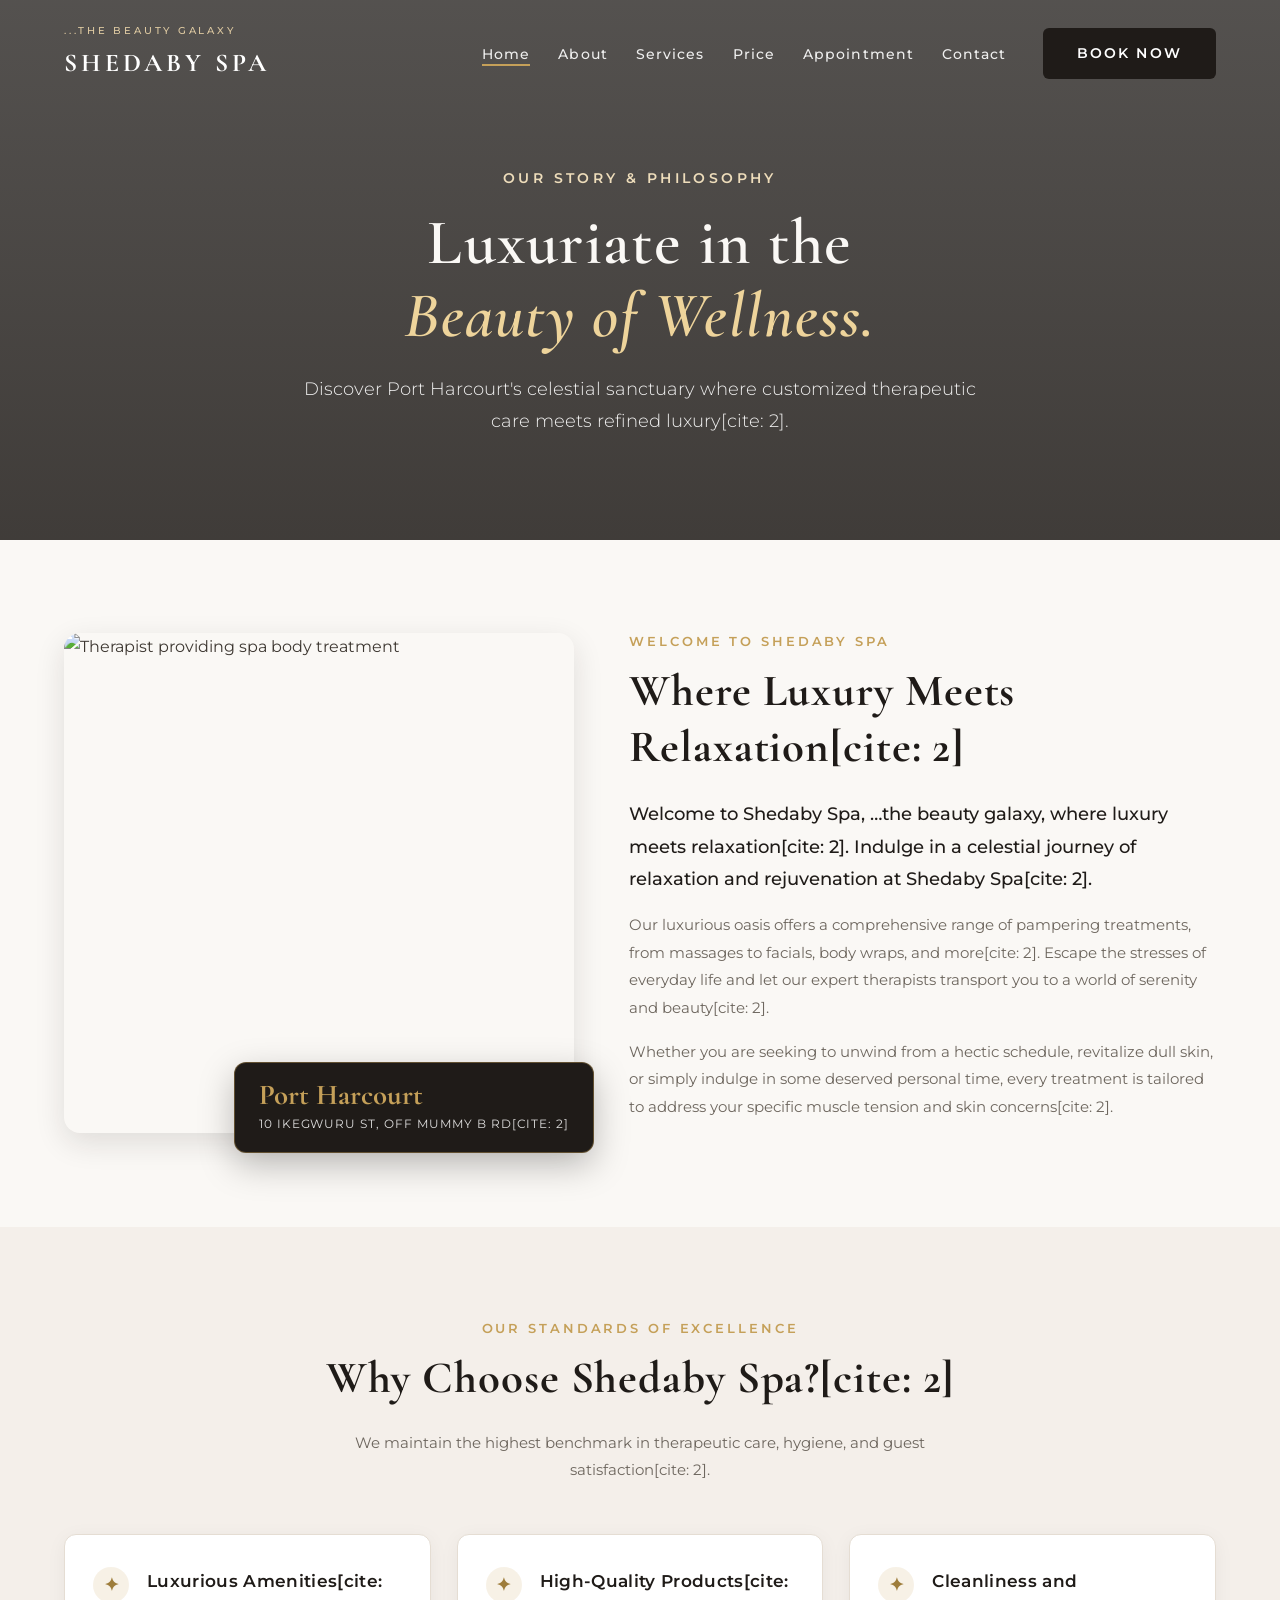
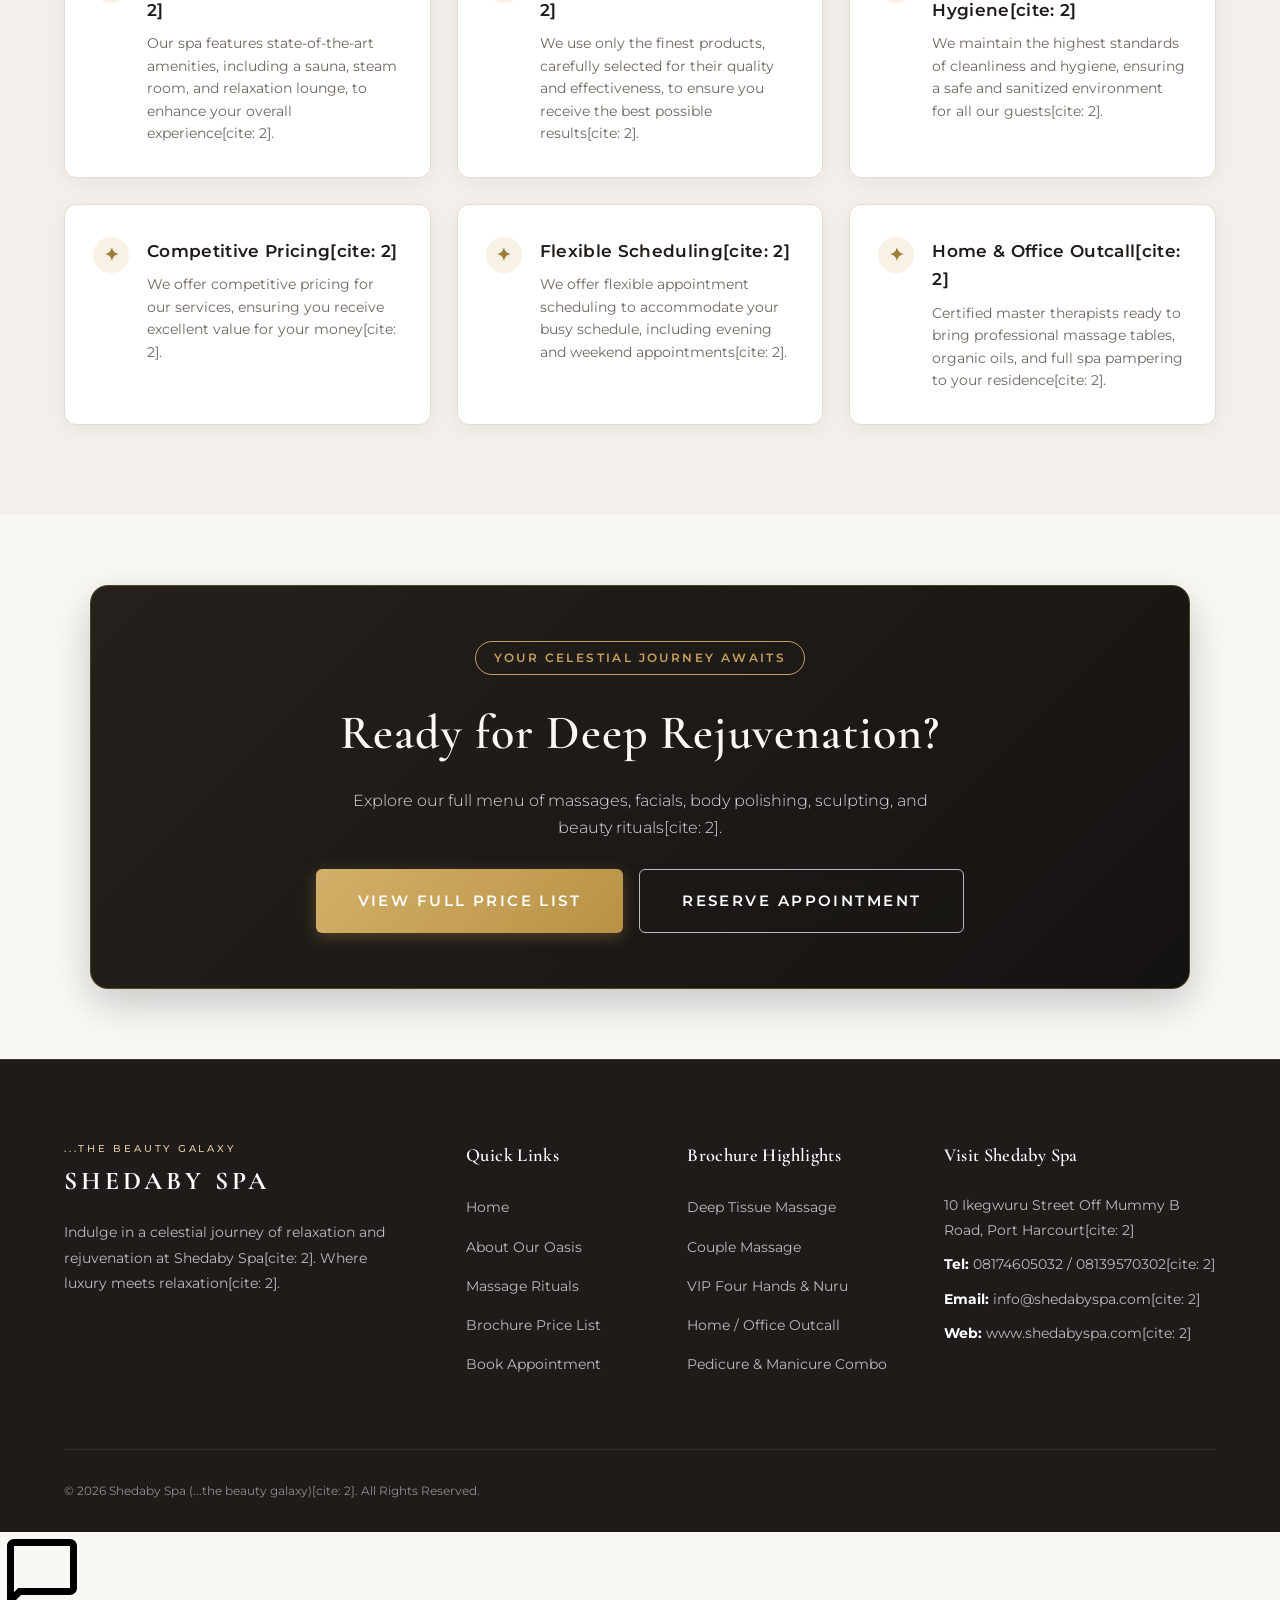
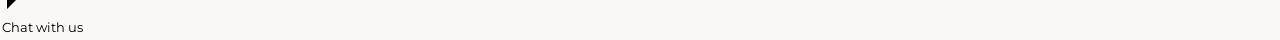
==== about.html @ 82493533 "Add files via upload" ====
<!DOCTYPE html>
<html lang="en">
<head>
  <meta charset="UTF-8">
  <meta name="viewport" content="width=device-width, initial-scale=1.0">
  <title>About Us — Shedaby Spa (...the beauty galaxy)</title>
  <meta name="description" content="Discover the story, mission, and luxury amenities behind Shedaby Spa in Port Harcourt. Where luxury meets relaxation.">
  
  <meta property="og:type" content="website">
  <meta property="og:title" content="About Shedaby Spa — ...the beauty galaxy">
  <meta property="og:description" content="Indulge in a celestial journey of relaxation and rejuvenation at Shedaby Spa, Port Harcourt.">
  <meta property="og:image" content="https://images.unsplash.com/photo-1540555700478-4be289fbecef?auto=format&fit=crop&w=1200&q=80">
  
  <link rel="icon" href="data:image/svg+xml,<svg xmlns='http://www.w3.org/2000/svg' viewBox='0 0 100 100'><text y='.9em' font-size='90'>✨</text></svg>">

  <!-- Google Fonts -->
  <link rel="preconnect" href="https://fonts.googleapis.com">
  <link rel="preconnect" href="https://fonts.gstatic.com" crossorigin>
  <link href="https://fonts.googleapis.com/css2?family=Cormorant+Garamond:ital,wght@0,400;0,600;0,700;1,400&family=Montserrat:wght@300;400;500;600;700&display=swap" rel="stylesheet">
  
  <!-- Header / Navigation Stylesheet -->
  <link rel="stylesheet" href="style.css">

  <!-- ==================== INTERNAL CSS (HERO DOWNWARDS) ==================== -->
  <style>
    /* Reset visibility and animations for about page */
    .about-page-main * {
      opacity: 1 !important;
      visibility: visible !important;
      transform: none !important;
    }

    /* About Hero Banner */
    .about-hero {
      position: relative;
      min-height: 60vh;
      display: flex;
      align-items: center;
      justify-content: center;
      text-align: center;
      background: linear-gradient(rgba(20, 17, 15, 0.72), rgba(31, 27, 24, 0.85)), 
                  url('https://images.unsplash.com/photo-1540555700478-4be289fbecef?auto=format&fit=crop&w=1920&q=85') center/cover no-repeat;
      color: #FFFFFF;
      padding: 140px 20px 80px 20px;
    }

    .about-hero-content {
      max-width: 820px;
      margin: 0 auto;
      z-index: 2;
    }

    .about-tagline {
      display: inline-block;
      font-size: 0.85rem;
      letter-spacing: 0.25em;
      text-transform: uppercase;
      color: #EEDDBB;
      margin-bottom: 16px;
      font-weight: 600;
    }

    .about-hero h1 {
      font-family: 'Cormorant Garamond', Georgia, serif;
      font-size: clamp(2.4rem, 5vw, 4.2rem);
      font-weight: 600;
      line-height: 1.15;
      color: #FAF8F5;
      margin-bottom: 20px;
    }

    .about-hero h1 em {
      font-style: italic;
      color: #EED49B;
    }

    .about-hero-p {
      font-size: 1.1rem;
      color: rgba(255, 255, 255, 0.92);
      max-width: 680px;
      margin: 0 auto;
      font-weight: 300;
      line-height: 1.8;
    }

    /* Detailed Story Section */
    .about-details-section {
      padding: 90px 0;
      background-color: #FAF8F5;
    }

    .about-details-grid {
      display: grid;
      grid-template-columns: 1fr 1.15fr;
      gap: 55px;
      align-items: center;
      width: 90%;
      max-width: 1240px;
      margin: 0 auto;
    }

    .about-image-card {
      position: relative;
    }

    .about-image-card img {
      width: 100%;
      height: 500px;
      object-fit: cover;
      border-radius: 16px;
      box-shadow: 0 10px 30px rgba(31, 27, 24, 0.12);
      display: block;
    }

    .about-badge-float {
      position: absolute;
      bottom: -20px;
      right: -20px;
      background: #1F1B18;
      border: 1px solid rgba(197, 160, 89, 0.4);
      padding: 18px 24px;
      border-radius: 12px;
      box-shadow: 0 12px 35px rgba(0, 0, 0, 0.25);
    }

    .about-badge-float span.city {
      display: block;
      font-family: 'Cormorant Garamond', Georgia, serif;
      font-size: 1.8rem;
      color: #C5A059;
      font-weight: 700;
      line-height: 1;
    }

    .about-badge-float span.address {
      font-size: 0.75rem;
      color: rgba(255, 255, 255, 0.85);
      text-transform: uppercase;
      letter-spacing: 0.08em;
      margin-top: 4px;
      display: block;
    }

    .about-content-block {
      color: #3D3731;
    }

    .about-subtitle {
      font-size: 0.82rem;
      text-transform: uppercase;
      letter-spacing: 0.22em;
      font-weight: 600;
      color: #C5A059;
      margin-bottom: 12px;
      display: block;
    }

    .about-heading {
      font-family: 'Cormorant Garamond', Georgia, serif;
      font-size: clamp(2rem, 3.6vw, 2.8rem);
      color: #1F1B18;
      line-height: 1.25;
      margin-bottom: 22px;
      font-weight: 700;
    }

    .about-lead {
      font-size: 1.12rem;
      color: #1F1B18;
      line-height: 1.8;
      margin-bottom: 16px;
      font-weight: 500;
    }

    .about-p {
      font-size: 0.96rem;
      color: #6E675F;
      line-height: 1.8;
      margin-bottom: 16px;
    }

    /* Pillars / Why Choose Us */
    .about-pillars-section {
      padding: 90px 0;
      background-color: #F4EFEA;
    }

    .about-pillars-container {
      width: 90%;
      max-width: 1240px;
      margin: 0 auto;
    }

    .about-header-center {
      text-align: center;
      margin-bottom: 50px;
    }

    .about-pillars-grid {
      display: grid;
      grid-template-columns: repeat(auto-fit, minmax(320px, 1fr));
      gap: 26px;
    }

    .pillar-card {
      background: #FFFFFF;
      padding: 32px 28px;
      border-radius: 12px;
      border: 1px solid #E5DDD3;
      box-shadow: 0 4px 20px rgba(31, 27, 24, 0.05);
      display: flex;
      gap: 18px;
      align-items: flex-start;
    }

    .pillar-icon {
      width: 36px;
      height: 36px;
      border-radius: 50%;
      background: rgba(197, 160, 89, 0.15);
      color: #9E7D3B;
      font-size: 1.1rem;
      font-weight: 700;
      display: flex;
      align-items: center;
      justify-content: center;
      flex-shrink: 0;
    }

    .pillar-info h4 {
      font-family: 'Montserrat', sans-serif;
      font-size: 1.05rem;
      font-weight: 600;
      color: #1F1B18;
      margin-bottom: 8px;
    }

    .pillar-info p {
      font-size: 0.88rem;
      color: #6E675F;
      line-height: 1.6;
    }

    /* Call To Action Box */
    .about-cta-section {
      padding: 70px 0;
      background-color: #FAF8F5;
    }

    .about-cta-card {
      width: 90%;
      max-width: 1100px;
      margin: 0 auto;
      background: linear-gradient(135deg, #25201C 0%, #151311 100%);
      border: 1px solid rgba(197, 160, 89, 0.3);
      border-radius: 18px;
      padding: 55px 35px;
      text-align: center;
      color: #FFFFFF;
      box-shadow: 0 15px 40px rgba(0, 0, 0, 0.2);
    }

    .about-cta-tag {
      display: inline-block;
      border: 1px solid #C5A059;
      color: #C5A059;
      font-size: 0.75rem;
      letter-spacing: 0.2em;
      padding: 6px 18px;
      border-radius: 30px;
      margin-bottom: 18px;
      font-weight: 600;
    }

    .about-cta-title {
      font-family: 'Cormorant Garamond', Georgia, serif;
      font-size: clamp(2rem, 3.8vw, 3rem);
      color: #FAF8F5;
      margin-bottom: 12px;
      font-weight: 600;
    }

    .about-cta-desc {
      font-size: 1rem;
      color: rgba(255, 255, 255, 0.85);
      max-width: 620px;
      margin: 0 auto 28px auto;
      line-height: 1.7;
      font-weight: 300;
    }

    .about-btn-group {
      display: flex;
      gap: 16px;
      justify-content: center;
      flex-wrap: wrap;
    }

    @media (max-width: 992px) {
      .about-details-grid {
        grid-template-columns: 1fr;
        gap: 50px;
      }
      .about-badge-float {
        right: 10px;
        bottom: -15px;
      }
    }
  </style>

  <!-- ==================== SMARTSUPP LIVE CHAT ==================== -->
  <script type="text/javascript">
    var _smartsupp = _smartsupp || {};
    _smartsupp.key = 'YOUR_SMARTSUPP_KEY';
    window.smartsupp||(function(d) {
      var s,c,o=smartsupp=function(){ o._.push(arguments)};o._=[];
      s=d.getElementsByTagName('script')[0];c=d.createElement('script');
      c.type='text/javascript';c.charset='utf-8';c.async=true;
      c.src='https://www.smartsuppchat.com/loader.js?';s.parentNode.insertBefore(c,s);
    })(document);
  </script>
</head>
<body>

  <!-- ==================== STICKY NAVIGATION ==================== -->
  <header class="header" id="header">
    <nav class="navbar container">
      <a href="index.html#home" class="nav-brand">
        <span class="brand-sub">...THE BEAUTY GALAXY</span>
        <span class="brand-title">SHEDABY SPA</span>
      </a>

      <button class="nav-toggle" id="navToggle" aria-label="Toggle navigation" aria-expanded="false">
        <span></span>
        <span></span>
        <span></span>
      </button>

      <div class="nav-menu" id="navMenu">
        <ul class="nav-list">
          <li><a href="index.html" class="nav-link active">Home</a></li>
          <li><a href="about.html" class="nav-link">About</a></li>
          <li><a href="services.html" class="nav-link">Services</a></li>
          <li><a href="price.html" class="nav-link">Price</a> </li>
          <li><a href="appointment.html" class="nav-link">Appointment</a></li>
          <li><a href="contact.html" class="nav-link">Contact</a></li>
        </ul>
        <a href="appointment.html" class="btn btn-primary nav-btn">Book Now</a>
      </div>
    </nav>
  </header>

  <!-- ==================== MAIN CONTENT WRAPPER ==================== -->
  <main class="about-page-main">
    
    <!-- Hero Banner -->
    <section class="about-hero">
      <div class="about-hero-content">
        <span class="about-tagline">Our Story & Philosophy</span>
        <h1>Luxuriate in the<br><em>Beauty of Wellness.</em></h1>
        <p class="about-hero-p">
          Discover Port Harcourt's celestial sanctuary where customized therapeutic care meets refined luxury[cite: 2].
        </p>
      </div>
    </section>

    <!-- Detailed About Story -->
    <section class="about-details-section">
      <div class="about-details-grid">
        <div class="about-image-card">
          <img src="https://images.unsplash.com/photo-1544161515-4ab6ce6db874?auto=format&fit=crop&w=1000&q=80" alt="Therapist providing spa body treatment">
          <div class="about-badge-float">
            <span class="city">Port Harcourt</span>
            <span class="address">10 Ikegwuru St, Off Mummy B Rd[cite: 2]</span>
          </div>
        </div>

        <div class="about-content-block">
          <span class="about-subtitle">Welcome to Shedaby Spa</span>
          <h2 class="about-heading">Where Luxury Meets Relaxation[cite: 2]</h2>
          <p class="about-lead">
            Welcome to Shedaby Spa, …the beauty galaxy, where luxury meets relaxation[cite: 2]. Indulge in a celestial journey of relaxation and rejuvenation at Shedaby Spa[cite: 2].
          </p>
          <p class="about-p">
            Our luxurious oasis offers a comprehensive range of pampering treatments, from massages to facials, body wraps, and more[cite: 2]. Escape the stresses of everyday life and let our expert therapists transport you to a world of serenity and beauty[cite: 2].
          </p>
          <p class="about-p">
            Whether you are seeking to unwind from a hectic schedule, revitalize dull skin, or simply indulge in some deserved personal time, every treatment is tailored to address your specific muscle tension and skin concerns[cite: 2].
          </p>
        </div>
      </div>
    </section>

    <!-- Pillars / Why Choose Us -->
    <section class="about-pillars-section">
      <div class="about-pillars-container">
        <div class="about-header-center">
          <span class="about-subtitle">Our Standards of Excellence</span>
          <h2 class="about-heading">Why Choose Shedaby Spa?[cite: 2]</h2>
          <p class="about-p" style="max-width: 650px; margin: 0 auto;">
            We maintain the highest benchmark in therapeutic care, hygiene, and guest satisfaction[cite: 2].
          </p>
        </div>

        <div class="about-pillars-grid">
          <div class="pillar-card">
            <div class="pillar-icon">✦</div>
            <div class="pillar-info">
              <h4>Luxurious Amenities[cite: 2]</h4>
              <p>Our spa features state-of-the-art amenities, including a sauna, steam room, and relaxation lounge, to enhance your overall experience[cite: 2].</p>
            </div>
          </div>

          <div class="pillar-card">
            <div class="pillar-icon">✦</div>
            <div class="pillar-info">
              <h4>High-Quality Products[cite: 2]</h4>
              <p>We use only the finest products, carefully selected for their quality and effectiveness, to ensure you receive the best possible results[cite: 2].</p>
            </div>
          </div>

          <div class="pillar-card">
            <div class="pillar-icon">✦</div>
            <div class="pillar-info">
              <h4>Cleanliness and Hygiene[cite: 2]</h4>
              <p>We maintain the highest standards of cleanliness and hygiene, ensuring a safe and sanitized environment for all our guests[cite: 2].</p>
            </div>
          </div>

          <div class="pillar-card">
            <div class="pillar-icon">✦</div>
            <div class="pillar-info">
              <h4>Competitive Pricing[cite: 2]</h4>
              <p>We offer competitive pricing for our services, ensuring you receive excellent value for your money[cite: 2].</p>
            </div>
          </div>

          <div class="pillar-card">
            <div class="pillar-icon">✦</div>
            <div class="pillar-info">
              <h4>Flexible Scheduling[cite: 2]</h4>
              <p>We offer flexible appointment scheduling to accommodate your busy schedule, including evening and weekend appointments[cite: 2].</p>
            </div>
          </div>

          <div class="pillar-card">
            <div class="pillar-icon">✦</div>
            <div class="pillar-info">
              <h4>Home & Office Outcall[cite: 2]</h4>
              <p>Certified master therapists ready to bring professional massage tables, organic oils, and full spa pampering to your residence[cite: 2].</p>
            </div>
          </div>
        </div>
      </div>
    </section>

    <!-- Call to Action -->
    <section class="about-cta-section">
      <div class="about-cta-card">
        <span class="about-cta-tag">YOUR CELESTIAL JOURNEY AWAITS</span>
        <h2 class="about-cta-title">Ready for Deep Rejuvenation?</h2>
        <p class="about-cta-desc">
          Explore our full menu of massages, facials, body polishing, sculpting, and beauty rituals[cite: 2].
        </p>
        <div class="about-btn-group">
          <a href="index.html#pricing" class="btn btn-gold btn-large">View Full Price List</a>
          <a href="index.html#appointment" class="btn btn-outline btn-large">Reserve Appointment</a>
        </div>
      </div>
    </section>
  </main>

  <!-- ==================== 12. FOOTER ==================== -->
  <footer class="footer">
    <div class="container footer-content">
      <div class="footer-col brand-col">
        <div class="footer-logo">
          <span class="brand-sub">...THE BEAUTY GALAXY</span>
          <span class="brand-title">SHEDABY SPA</span>
        </div>
        <p class="footer-about">
          Indulge in a celestial journey of relaxation and rejuvenation at Shedaby Spa[cite: 2]. Where luxury meets relaxation[cite: 2].
        </p>
      </div>

      <div class="footer-col">
        <h4 class="footer-title">Quick Links</h4>
        <ul class="footer-links">
          <li><a href="index.html#home">Home</a></li>
          <li><a href="about.html">About Our Oasis</a></li>
          <li><a href="index.html#services">Massage Rituals</a></li>
          <li><a href="index.html#pricing">Brochure Price List</a></li>
          <li><a href="index.html#appointment">Book Appointment</a></li>
        </ul>
      </div>

      <div class="footer-col">
        <h4 class="footer-title">Brochure Highlights</h4>
        <ul class="footer-links">
          <li><a href="index.html#pricing">Deep Tissue Massage</a></li>
          <li><a href="index.html#pricing">Couple Massage</a></li>
          <li><a href="index.html#pricing">VIP Four Hands & Nuru</a></li>
          <li><a href="index.html#pricing">Home / Office Outcall</a></li>
          <li><a href="index.html#pricing">Pedicure & Manicure Combo</a></li>
        </ul>
      </div>

      <div class="footer-col">
        <h4 class="footer-title">Visit Shedaby Spa</h4>
        <p class="footer-contact-line">10 Ikegwuru Street Off Mummy B Road, Port Harcourt[cite: 2]</p>
        <p class="footer-contact-line"><strong>Tel:</strong> 08174605032 / 08139570302[cite: 2]</p>
        <p class="footer-contact-line"><strong>Email:</strong> info@shedabyspa.com[cite: 2]</p>
        <p class="footer-contact-line"><strong>Web:</strong> www.shedabyspa.com[cite: 2]</p>
      </div>
    </div>

    <div class="footer-bottom container">
      <p>&copy; <span id="currentYear">2026</span> Shedaby Spa (...the beauty galaxy)[cite: 2]. All Rights Reserved.</p>
    </div>
  </footer>

  <!-- Floating Chat Button -->
  <button class="chat-float" id="smartsuppChatBtn" aria-label="Chat with Shedaby Spa concierge">
    <svg viewBox="0 0 24 24" class="chat-icon" fill="currentColor">
      <path d="M20 2H4c-1.1 0-2 .9-2 2v18l4-4h14c1.1 0 2-.9 2-2V4c0-1.1-.9-2-2-2zm0 14H5.2L4 17.2V4h16v12z"/>
    </svg>
    <span class="chat-float-text">Chat with us</span>
  </button>

  <button class="back-to-top" id="backToTop" aria-label="Back to top">↑</button>

  <script type="module" src="script.js"></script>
</body>
</html>
---- style.css ----
/* ==========================================================================
   AuraSerene Luxury Massage & Wellness Styling
   Color Palette:
   - Deep Warm Charcoal/Brown: #1F1B18 / #2B2520
   - Soft Cream / Off-White: #FAF8F5 / #F4EFEA
   - Natural Linen Beige: #ECE4DA
   - Warm Gold Accent: #C5A059
   - Deep Antique Gold: #9E7D3B
   - Text Muted: #6E675F
   ========================================================================== */

:root {
  --font-serif: 'Cormorant Garamond', Georgia, serif;
  --font-sans: 'Montserrat', -apple-system, BlinkMacSystemFont, sans-serif;

  --color-primary: #1F1B18;
  --color-primary-light: #2B2520;
  --color-gold: #C5A059;
  --color-gold-hover: #AF8B45;
  --color-bg-light: #FAF8F5;
  --color-bg-sand: #F4EFEA;
  --color-border: #E5DDD3;
  --color-text: #3D3731;
  --color-text-muted: #736C65;
  --color-white: #FFFFFF;
  --color-error: #B94A48;
  --color-success: #3C763D;

  --shadow-subtle: 0 4px 20px rgba(31, 27, 24, 0.05);
  --shadow-medium: 0 10px 30px rgba(31, 27, 24, 0.09);
  --shadow-hover: 0 18px 40px rgba(31, 27, 24, 0.13);

  --radius-sm: 6px;
  --radius-md: 12px;
  --radius-lg: 20px;
  --transition: all 0.35s cubic-bezier(0.25, 1, 0.5, 1);
}

/* ==================== BASE & RESET ==================== */
*, *::before, *::after {
  box-sizing: border-box;
  margin: 0;
  padding: 0;
}

html {
  scroll-behavior: smooth;
  font-size: 16px;
}

body {
  font-family: var(--font-sans);
  background-color: var(--color-bg-light);
  color: var(--color-text);
  line-height: 1.7;
  overflow-x: hidden;
  -webkit-font-smoothing: antialiased;
}

img {
  max-width: 100%;
  height: auto;
  display: block;
}

a {
  text-decoration: none;
  color: inherit;
  transition: var(--transition);
}

ul {
  list-style: none;
}

button {
  font-family: inherit;
  cursor: pointer;
  border: none;
  background: none;
  transition: var(--transition);
}

/* ==================== TYPOGRAPHY & LAYOUT ==================== */
.container {
  width: 90%;
  max-width: 1240px;
  margin: 0 auto;
}

h1, h2, h3, h4 {
  font-family: var(--font-serif);
  color: var(--color-primary);
  font-weight: 600;
  letter-spacing: 0.02em;
}

.section {
  padding: 100px 0;
}

.bg-sand {
  background-color: var(--color-bg-sand);
}

.text-center {
  text-align: center;
}

.section-subtitle {
  display: inline-block;
  font-size: 0.8rem;
  text-transform: uppercase;
  letter-spacing: 0.25em;
  font-weight: 600;
  color: var(--color-gold);
  margin-bottom: 12px;
}

.section-title {
  font-size: clamp(2.2rem, 4vw, 3.2rem);
  line-height: 1.2;
  margin-bottom: 20px;
}

.section-lead {
  font-size: 1.05rem;
  color: var(--color-text-muted);
  max-width: 640px;
  margin: 0 auto 50px auto;
  font-weight: 300;
}

/* ==================== BUTTONS ==================== */
.btn {
  display: inline-flex;
  align-items: center;
  justify-content: center;
  padding: 14px 34px;
  font-size: 0.85rem;
  text-transform: uppercase;
  letter-spacing: 0.16em;
  font-weight: 600;
  border-radius: var(--radius-sm);
  transition: var(--transition);
}

.btn-primary {
  background-color: var(--color-primary);
  color: var(--color-white);
}

.btn-primary:hover {
  background-color: var(--color-gold);
  color: var(--color-white);
  transform: translateY(-2px);
}

.btn-gold {
  background: linear-gradient(135deg, #d3b069 0%, #b89144 100%);
  color: var(--color-white);
  box-shadow: 0 4px 15px rgba(197, 160, 89, 0.3);
}

.btn-gold:hover {
  background: linear-gradient(135deg, #dfbc77 0%, #c59b4c 100%);
  transform: translateY(-2px);
  box-shadow: 0 8px 25px rgba(197, 160, 89, 0.4);
}

.btn-outline {
  border: 1px solid rgba(255, 255, 255, 0.7);
  color: var(--color-white);
  backdrop-filter: blur(4px);
}

.btn-outline:hover {
  background-color: var(--color-white);
  color: var(--color-primary);
  transform: translateY(-2px);
}

.btn-outline-dark {
  border: 1px solid var(--color-primary);
  color: var(--color-primary);
  background-color: transparent;
}

.btn-outline-dark:hover {
  background-color: var(--color-primary);
  color: var(--color-white);
  transform: translateY(-2px);
}

.btn-sm {
  padding: 10px 22px;
  font-size: 0.78rem;
  width: 100%;
}

.btn-large {
  padding: 18px 42px;
  font-size: 0.95rem;
}

/* ==================== STICKY NAVIGATION ==================== */
.header {
  position: fixed;
  top: 0;
  left: 0;
  width: 100%;
  z-index: 1000;
  padding: 22px 0;
  background: transparent;
  transition: var(--transition);
}

.header.scrolled {
  background-color: rgba(250, 248, 245, 0.97);
  backdrop-filter: blur(12px);
  padding: 14px 0;
  box-shadow: 0 4px 20px rgba(0, 0, 0, 0.06);
}

.header.scrolled .brand-title {
  color: var(--color-primary);
}

.header.scrolled .brand-sub {
  color: var(--color-gold);
}

.header.scrolled .nav-link {
  color: var(--color-primary);
}

.header.scrolled .nav-toggle span {
  background-color: var(--color-primary);
}

.navbar {
  display: flex;
  align-items: center;
  justify-content: space-between;
}

.nav-brand {
  display: flex;
  flex-direction: column;
}

.brand-sub {
  font-size: 0.62rem;
  letter-spacing: 0.28em;
  color: #dfcaa2;
  font-weight: 500;
  margin-bottom: 2px;
  transition: var(--transition);
}

.brand-title {
  font-size: 1.6rem;
  font-family: var(--font-serif);
  font-weight: 700;
  letter-spacing: 0.15em;
  color: var(--color-white);
  transition: var(--transition);
}

.nav-menu {
  display: flex;
  align-items: center;
  gap: 36px;
}

.nav-list {
  display: flex;
  align-items: center;
  gap: 28px;
}

.nav-link {
  font-size: 0.85rem;
  font-weight: 500;
  letter-spacing: 0.08em;
  color: rgba(255, 255, 255, 0.9);
  position: relative;
  padding: 4px 0;
}

.nav-link::after {
  content: '';
  position: absolute;
  bottom: 0;
  left: 0;
  width: 0;
  height: 2px;
  background-color: var(--color-gold);
  transition: var(--transition);
}

.nav-link:hover::after,
.nav-link.active::after {
  width: 100%;
}

.nav-toggle {
  display: none;
  flex-direction: column;
  gap: 6px;
  width: 32px;
  height: 24px;
  z-index: 1100;
}

.nav-toggle span {
  display: block;
  height: 2px;
  width: 100%;
  background-color: var(--color-white);
  transition: var(--transition);
}

/* ==================== 1. HERO SECTION ==================== */
.hero {
  position: relative;
  min-height: 100vh;
  display: flex;
  align-items: center;
  justify-content: center;
  text-align: center;
  background: url('https://images.unsplash.com/photo-1540555700478-4be289fbecef?auto=format&fit=crop&w=1920&q=85') center/cover no-repeat;
  color: var(--color-white);
  padding: 120px 0 60px 0;
}

.hero-overlay {
  position: absolute;
  top: 0;
  left: 0;
  width: 100%;
  height: 100%;
  background: linear-gradient(180deg, rgba(20, 17, 15, 0.65) 0%, rgba(31, 27, 24, 0.78) 100%);
}

.hero-content {
  position: relative;
  z-index: 2;
  max-width: 820px;
}

.hero-trust-tag {
  display: inline-block;
  font-size: 0.82rem;
  letter-spacing: 0.3em;
  text-transform: uppercase;
  color: #eeddbb;
  margin-bottom: 24px;
  font-weight: 500;
}

.hero-title {
  font-size: clamp(2.8rem, 6.5vw, 5.2rem);
  font-weight: 400;
  line-height: 1.1;
  margin-bottom: 24px;
  color: #FAF8F5;
}

.hero-title em {
  font-style: italic;
  font-family: var(--font-serif);
  color: #eed49b;
}

.hero-desc {
  font-size: clamp(1rem, 2vw, 1.25rem);
  font-weight: 300;
  color: rgba(255, 255, 255, 0.9);
  margin: 0 auto 38px auto;
  max-width: 680px;
  line-height: 1.8;
}

.hero-actions {
  display: flex;
  gap: 20px;
  justify-content: center;
  flex-wrap: wrap;
}

.scroll-down-indicator {
  position: absolute;
  bottom: 28px;
  left: 50%;
  transform: translateX(-50%);
  z-index: 2;
  width: 26px;
  height: 42px;
  border: 2px solid rgba(255, 255, 255, 0.4);
  border-radius: 20px;
}

.scroll-down-indicator span {
  display: block;
  width: 4px;
  height: 8px;
  margin: 6px auto;
  background-color: var(--color-gold);
  border-radius: 2px;
  animation: scrollDown 2s infinite;
}

@keyframes scrollDown {
  0% { transform: translateY(0); opacity: 1; }
  100% { transform: translateY(16px); opacity: 0; }
}

/* ==================== 3. ABOUT SECTION ==================== */
.about-grid {
  display: grid;
  grid-template-columns: 1fr 1fr;
  gap: 60px;
  align-items: center;
}

.about-image-wrapper {
  position: relative;
}

.image-frame {
  border-radius: var(--radius-lg);
  overflow: hidden;
  box-shadow: var(--shadow-medium);
}

.image-frame img {
  width: 100%;
  height: 520px;
  object-fit: cover;
  transition: transform 0.8s ease;
}

.about-image-wrapper:hover .image-frame img {
  transform: scale(1.03);
}

.about-badge {
  position: absolute;
  bottom: -25px;
  right: -25px;
  background: var(--color-primary);
  color: var(--color-white);
  padding: 24px 30px;
  border-radius: var(--radius-md);
  box-shadow: var(--shadow-hover);
  display: flex;
  flex-direction: column;
  border: 1px solid rgba(197, 160, 89, 0.3);
}

.badge-num {
  font-family: var(--font-serif);
  font-size: 2.5rem;
  color: var(--color-gold);
  font-weight: 700;
  line-height: 1;
}

.badge-text {
  font-size: 0.78rem;
  letter-spacing: 0.1em;
  text-transform: uppercase;
  color: rgba(255, 255, 255, 0.8);
}

.lead-text {
  font-size: 1.15rem;
  color: var(--color-primary);
  margin-bottom: 20px;
  font-weight: 400;
  line-height: 1.8;
}

.features-grid {
  display: grid;
  grid-template-columns: 1fr 1fr;
  gap: 24px;
  margin-top: 36px;
}

.feature-item {
  display: flex;
  gap: 14px;
}

.feature-icon {
  width: 32px;
  height: 32px;
  border-radius: 50%;
  background-color: rgba(197, 160, 89, 0.15);
  color: var(--color-gold-hover);
  display: flex;
  align-items: center;
  justify-content: center;
  font-size: 0.9rem;
  font-weight: 700;
  flex-shrink: 0;
}

.feature-text h4 {
  font-size: 1rem;
  font-family: var(--font-sans);
  font-weight: 600;
  margin-bottom: 4px;
}

.feature-text p {
  font-size: 0.83rem;
  color: var(--color-text-muted);
  line-height: 1.5;
}

/* ==================== 4. SERVICES SECTION ==================== */
.services-grid {
  display: grid;
  grid-template-columns: repeat(auto-fit, minmax(340px, 1fr));
  gap: 32px;
}

.service-card {
  background: var(--color-white);
  border-radius: var(--radius-md);
  overflow: hidden;
  box-shadow: var(--shadow-subtle);
  transition: var(--transition);
  border: 1px solid var(--color-border);
  display: flex;
  flex-direction: column;
}

.service-card:hover {
  transform: translateY(-8px);
  box-shadow: var(--shadow-hover);
  border-color: rgba(197, 160, 89, 0.4);
}

.service-img-wrap {
  position: relative;
  height: 230px;
  overflow: hidden;
}

.service-img-wrap img {
  width: 100%;
  height: 100%;
  object-fit: cover;
  transition: transform 0.6s ease;
}

.service-card:hover .service-img-wrap img {
  transform: scale(1.05);
}

.service-tag {
  position: absolute;
  top: 16px;
  right: 16px;
  background-color: rgba(31, 27, 24, 0.85);
  backdrop-filter: blur(4px);
  color: var(--color-gold);
  font-size: 0.7rem;
  text-transform: uppercase;
  letter-spacing: 0.15em;
  padding: 6px 14px;
  border-radius: 20px;
  font-weight: 600;
}

.service-body {
  padding: 28px;
  display: flex;
  flex-direction: column;
  flex-grow: 1;
}

.service-title {
  font-size: 1.45rem;
  margin-bottom: 12px;
}

.service-desc {
  font-size: 0.9rem;
  color: var(--color-text-muted);
  margin-bottom: 24px;
  line-height: 1.6;
  flex-grow: 1;
}

.service-meta {
  display: flex;
  justify-content: space-between;
  align-items: center;
  padding: 16px 0;
  border-top: 1px solid var(--color-border);
  margin-bottom: 20px;
}

.service-duration {
  font-size: 0.85rem;
  color: var(--color-text-muted);
}

.service-price {
  font-family: var(--font-serif);
  font-size: 1.35rem;
  font-weight: 700;
  color: var(--color-primary);
}

/* ==================== 5. PRICE LIST SECTION ==================== */
.pricing-grid {
  display: grid;
  grid-template-columns: repeat(auto-fit, minmax(320px, 1fr));
  gap: 30px;
}

.pricing-card {
  background: var(--color-white);
  border: 1px solid var(--color-border);
  border-radius: var(--radius-md);
  padding: 36px 30px;
  position: relative;
  transition: var(--transition);
  box-shadow: var(--shadow-subtle);
  display: flex;
  flex-direction: column;
}

.pricing-card:hover {
  transform: translateY(-6px);
  box-shadow: var(--shadow-medium);
}

.pricing-card.popular {
  border: 2px solid var(--color-gold);
  box-shadow: var(--shadow-hover);
}

.popular-badge {
  position: absolute;
  top: -14px;
  left: 50%;
  transform: translateX(-50%);
  background: var(--color-gold);
  color: var(--color-white);
  font-size: 0.7rem;
  letter-spacing: 0.18em;
  font-weight: 700;
  padding: 4px 18px;
  border-radius: 20px;
}

.pricing-card-title {
  font-size: 1.55rem;
  margin-bottom: 6px;
  text-align: center;
}

.pricing-card-desc {
  font-size: 0.85rem;
  color: var(--color-text-muted);
  text-align: center;
  margin-bottom: 24px;
}

.pricing-rates {
  margin-bottom: 30px;
  flex-grow: 1;
}

.pricing-rates li {
  display: flex;
  justify-content: space-between;
  align-items: center;
  padding: 12px 0;
  border-bottom: 1px dashed var(--color-border);
  font-size: 0.95rem;
}

.pricing-rates li:last-child {
  border-bottom: none;
}

.pricing-rates strong {
  font-family: var(--font-serif);
  font-size: 1.25rem;
  color: var(--color-primary);
}

/* ==================== 6. PROMOTION SECTION ==================== */
.promo-section {
  padding: 50px 0;
}

.promo-card {
  background: linear-gradient(135deg, #25201C 0%, #151311 100%);
  border-radius: var(--radius-lg);
  padding: 60px 40px;
  color: var(--color-white);
  position: relative;
  text-align: center;
  overflow: hidden;
  border: 1px solid rgba(197, 160, 89, 0.3);
  box-shadow: var(--shadow-hover);
}

.promo-badge {
  display: inline-block;
  border: 1px solid var(--color-gold);
  color: var(--color-gold);
  font-size: 0.75rem;
  letter-spacing: 0.25em;
  padding: 6px 18px;
  border-radius: 30px;
  margin-bottom: 20px;
  font-weight: 600;
}

.promo-title {
  color: #FAF8F5;
  font-size: clamp(2rem, 4vw, 3rem);
  margin-bottom: 12px;
}

.promo-subtitle {
  color: rgba(255, 255, 255, 0.8);
  font-size: 1.05rem;
  max-width: 600px;
  margin: 0 auto 30px auto;
  font-weight: 300;
}

.promo-features {
  display: flex;
  flex-wrap: wrap;
  gap: 20px;
  justify-content: center;
  max-width: 800px;
  margin: 0 auto 36px auto;
}

.promo-features li {
  font-size: 0.95rem;
  background-color: rgba(255, 255, 255, 0.06);
  padding: 10px 22px;
  border-radius: 30px;
  border: 1px solid rgba(255, 255, 255, 0.1);
}

.promo-features span {
  color: var(--color-gold);
  margin-right: 6px;
}

.promo-price-box {
  margin-bottom: 30px;
}

.old-price {
  text-decoration: line-through;
  color: rgba(255, 255, 255, 0.4);
  font-size: 1.3rem;
  margin-right: 14px;
}

.new-price {
  font-family: var(--font-serif);
  font-size: 3rem;
  color: var(--color-gold);
  font-weight: 700;
}

.price-note {
  display: block;
  font-size: 0.8rem;
  color: rgba(255, 255, 255, 0.6);
  margin-top: 4px;
}

/* ==================== 7. APPOINTMENT FORM ==================== */
.appointment-wrapper {
  background: var(--color-white);
  border-radius: var(--radius-lg);
  padding: 60px;
  box-shadow: var(--shadow-medium);
  border: 1px solid var(--color-border);
  max-width: 960px;
  margin: 0 auto;
}

.form-alert {
  padding: 16px 22px;
  border-radius: var(--radius-sm);
  margin-bottom: 30px;
  font-size: 0.95rem;
  line-height: 1.6;
}

.form-alert.success {
  background-color: #eaf6ea;
  color: #276729;
  border: 1px solid #bce1bc;
}

.form-alert.error {
  background-color: #faeaea;
  color: #932c2c;
  border: 1px solid #f1c3c3;
}

.form-grid {
  display: grid;
  grid-template-columns: 1fr 1fr;
  gap: 24px;
}

.form-group {
  display: flex;
  flex-direction: column;
}

.form-group.full-width {
  grid-column: span 2;
  margin-top: 10px;
}

.form-group label {
  font-size: 0.85rem;
  font-weight: 600;
  letter-spacing: 0.05em;
  margin-bottom: 8px;
  color: var(--color-primary);
}

.required {
  color: var(--color-gold-hover);
}

.form-group input,
.form-group select,
.form-group textarea {
  width: 100%;
  padding: 14px 16px;
  border: 1px solid var(--color-border);
  border-radius: var(--radius-sm);
  background: var(--color-bg-light);
  font-family: inherit;
  font-size: 0.9rem;
  color: var(--color-primary);
  outline: none;
  transition: var(--transition);
}

.form-group input:focus,
.form-group select:focus,
.form-group textarea:focus {
  border-color: var(--color-gold);
  background: var(--color-white);
  box-shadow: 0 0 0 3px rgba(197, 160, 89, 0.15);
}

.error-msg {
  font-size: 0.76rem;
  color: var(--color-error);
  margin-top: 4px;
  min-height: 16px;
}

.form-group.has-error input,
.form-group.has-error select {
  border-color: var(--color-error);
}

.price-display-banner {
  grid-column: span 2;
  background: var(--color-bg-sand);
  border: 1px dashed var(--color-gold);
  padding: 16px 24px;
  border-radius: var(--radius-sm);
  display: flex;
  justify-content: space-between;
  align-items: center;
  margin-top: 10px;
}

.price-label {
  font-size: 0.9rem;
  font-weight: 600;
  text-transform: uppercase;
  letter-spacing: 0.1em;
  color: var(--color-text-muted);
}

.price-value {
  font-family: var(--font-serif);
  font-size: 1.6rem;
  font-weight: 700;
  color: var(--color-primary);
}

.form-group-checkbox {
  grid-column: span 2;
  display: flex;
  align-items: flex-start;
  gap: 12px;
  margin: 10px 0 20px 0;
}

.form-group-checkbox input[type="checkbox"] {
  width: 18px;
  height: 18px;
  margin-top: 3px;
  accent-color: var(--color-gold);
  cursor: pointer;
}

.form-group-checkbox label {
  font-size: 0.85rem;
  color: var(--color-text-muted);
  cursor: pointer;
  line-height: 1.5;
}

.submit-note {
  font-size: 0.8rem;
  color: var(--color-text-muted);
  margin-top: 14px;
}

/* ==================== 10. TESTIMONIALS ==================== */
.testimonials-grid {
  display: grid;
  grid-template-columns: repeat(auto-fit, minmax(320px, 1fr));
  gap: 32px;
}

.testimonial-card {
  background: var(--color-white);
  padding: 40px;
  border-radius: var(--radius-md);
  box-shadow: var(--shadow-subtle);
  border: 1px solid var(--color-border);
  display: flex;
  flex-direction: column;
  justify-content: space-between;
}

.stars {
  color: var(--color-gold);
  font-size: 1.2rem;
  letter-spacing: 3px;
  margin-bottom: 16px;
}

.testimonial-quote {
  font-size: 0.98rem;
  font-style: italic;
  color: var(--color-text);
  line-height: 1.8;
  margin-bottom: 28px;
}

.testimonial-author {
  display: flex;
  align-items: center;
  gap: 14px;
}

.author-avatar {
  width: 46px;
  height: 46px;
  border-radius: 50%;
  background: var(--color-primary);
  color: var(--color-gold);
  display: flex;
  align-items: center;
  justify-content: center;
  font-weight: 700;
  font-size: 0.9rem;
}

.author-info h4 {
  font-size: 1rem;
  font-family: var(--font-sans);
  font-weight: 600;
}

.author-info span {
  font-size: 0.78rem;
  color: var(--color-text-muted);
}

/* ==================== 11. FAQ ACCORDION ==================== */
.faq-accordion {
  max-width: 820px;
  margin: 0 auto;
}

.faq-item {
  border-bottom: 1px solid var(--color-border);
}

.faq-question {
  width: 100%;
  display: flex;
  justify-content: space-between;
  align-items: center;
  padding: 22px 8px;
  text-align: left;
  font-size: 1.15rem;
  font-family: var(--font-serif);
  color: var(--color-primary);
  font-weight: 600;
}

.faq-question:hover {
  color: var(--color-gold-hover);
}

.faq-icon {
  font-size: 1.5rem;
  font-family: var(--font-sans);
  color: var(--color-gold);
  transition: transform 0.3s ease;
  font-weight: 300;
}

.faq-item.active .faq-icon {
  transform: rotate(45deg);
}

.faq-answer {
  max-height: 0;
  overflow: hidden;
  transition: max-height 0.4s ease, padding 0.3s ease;
  padding: 0 8px;
}

.faq-item.active .faq-answer {
  max-height: 200px;
  padding: 0 8px 24px 8px;
}

.faq-answer p {
  color: var(--color-text-muted);
  font-size: 0.92rem;
  line-height: 1.7;
}

/* ==================== 9. CONTACT SECTION ==================== */
.contact-grid {
  display: grid;
  grid-template-columns: 1.1fr 1fr;
  gap: 40px;
}

.contact-card {
  background: var(--color-white);
  padding: 40px;
  border-radius: var(--radius-md);
  border: 1px solid var(--color-border);
  box-shadow: var(--shadow-subtle);
  display: flex;
  flex-direction: column;
  gap: 28px;
}

.contact-item {
  display: flex;
  gap: 20px;
  align-items: flex-start;
}

.contact-icon {
  font-size: 1.4rem;
  color: var(--color-gold);
  line-height: 1;
}

.contact-item h4 {
  font-size: 0.95rem;
  font-family: var(--font-sans);
  font-weight: 600;
  margin-bottom: 4px;
}

.contact-item p {
  font-size: 0.88rem;
  color: var(--color-text-muted);
  line-height: 1.6;
}

.contact-item a:hover {
  color: var(--color-gold-hover);
}

.contact-map-wrapper {
  border-radius: var(--radius-md);
  overflow: hidden;
  border: 1px solid var(--color-border);
  box-shadow: var(--shadow-subtle);
  height: 100%;
  min-height: 400px;
}

.map-placeholder {
  width: 100%;
  height: 100%;
  min-height: 400px;
  background: #e3ded6 url('https://images.unsplash.com/photo-1524661135-423995f22d0b?auto=format&fit=crop&w=800&q=80') center/cover no-repeat;
  position: relative;
  display: flex;
  align-items: center;
  justify-content: center;
}

.map-inner {
  background: rgba(255, 255, 255, 0.95);
  backdrop-filter: blur(8px);
  padding: 36px 30px;
  border-radius: var(--radius-md);
  text-align: center;
  max-width: 320px;
  box-shadow: var(--shadow-medium);
}

.map-pin {
  font-size: 2rem;
  margin-bottom: 10px;
}

.map-inner h3 {
  font-size: 1.35rem;
  margin-bottom: 6px;
}

.map-inner p {
  font-size: 0.82rem;
  color: var(--color-text-muted);
  margin-bottom: 18px;
}

/* ==================== 12. FOOTER ==================== */
.footer {
  background-color: var(--color-primary);
  color: rgba(255, 255, 255, 0.7);
  padding: 80px 0 30px 0;
  border-top: 1px solid rgba(197, 160, 89, 0.2);
}

.footer-content {
  display: grid;
  grid-template-columns: 2fr 1fr 1.2fr 1.5fr;
  gap: 40px;
  margin-bottom: 60px;
}

.footer-logo {
  display: flex;
  flex-direction: column;
  margin-bottom: 18px;
}

.footer-logo .brand-title {
  color: #fff;
}

.footer-about {
  font-size: 0.88rem;
  line-height: 1.8;
  margin-bottom: 24px;
  max-width: 340px;
}

.social-links {
  display: flex;
  gap: 12px;
}

.social-links a {
  width: 36px;
  height: 36px;
  border-radius: 50%;
  border: 1px solid rgba(255, 255, 255, 0.2);
  display: flex;
  align-items: center;
  justify-content: center;
  font-size: 0.75rem;
  font-weight: 600;
  color: var(--color-gold);
}

.social-links a:hover {
  background-color: var(--color-gold);
  color: var(--color-white);
  border-color: var(--color-gold);
}

.footer-title {
  color: var(--color-white);
  font-size: 1.15rem;
  margin-bottom: 22px;
  font-weight: 600;
}

.footer-links li {
  margin-bottom: 12px;
}

.footer-links a {
  font-size: 0.85rem;
  color: rgba(255, 255, 255, 0.7);
}

.footer-links a:hover {
  color: var(--color-gold);
  padding-left: 5px;
}

.footer-contact-line {
  font-size: 0.85rem;
  line-height: 1.8;
  margin-bottom: 10px;
}

.footer-contact-line strong {
  color: var(--color-white);
}

.footer-bottom {
  padding-top: 30px;
  border-top: 1px solid rgba(255, 255, 255, 0.08);
  display: flex;
  justify-content: space-between;
  align-items: center;
  font-size: 0.78rem;
  color: rgba(255, 255, 255, 0.5);
  flex-wrap: wrap;
  gap: 12px;
}

/* ==================== FLOATING ELEMENTS ==================== */
.whatsapp-float {
  position: fixed;
  bottom: 30px;
  right: 30px;
  width: 60px;
  height: 60px;
  background-color: #25D366;
  color: #fff;
  border-radius: 50%;
  display: flex;
  align-items: center;
  justify-content: center;
  box-shadow: 0 6px 20px rgba(37, 211, 102, 0.4);
  z-index: 999;
  transition: var(--transition);
}

.whatsapp-float:hover {
  transform: scale(1.1);
  box-shadow: 0 10px 25px rgba(37, 211, 102, 0.5);
}

.wa-icon {
  width: 32px;
  height: 32px;
}

.back-to-top {
  position: fixed;
  bottom: 100px;
  right: 36px;
  width: 46px;
  height: 46px;
  background-color: var(--color-primary);
  color: var(--color-gold);
  border-radius: 50%;
  display: flex;
  align-items: center;
  justify-content: center;
  font-size: 1.2rem;
  box-shadow: var(--shadow-medium);
  z-index: 998;
  opacity: 0;
  visibility: hidden;
  transition: var(--transition);
  border: 1px solid rgba(197, 160, 89, 0.3);
}

.back-to-top.show {
  opacity: 1;
  visibility: visible;
}

.back-to-top:hover {
  background-color: var(--color-gold);
  color: #fff;
  transform: translateY(-4px);
}

/* ==================== SCROLL ANIMATIONS ==================== */
.reveal {
  opacity: 0;
  transform: translateY(35px);
  transition: opacity 0.8s ease, transform 0.8s ease;
}

.reveal.visible {
  opacity: 1;
  transform: translateY(0);
}

.fade-in {
  animation: fadeInAnimation 1s forwards ease;
}

@keyframes fadeInAnimation {
  from { opacity: 0; transform: translateY(20px); }
  to { opacity: 1; transform: translateY(0); }
}

/* ==================== 15. RESPONSIVE DESIGN ==================== */
@media (max-width: 1024px) {
  .about-grid,
  .contact-grid {
    grid-template-columns: 1fr;
    gap: 50px;
  }

  .about-badge {
    right: 20px;
    bottom: -20px;
  }

  .footer-content {
    grid-template-columns: 1fr 1fr;
  }
}

@media (max-width: 768px) {
  .section {
    padding: 70px 0;
  }

  .nav-toggle {
    display: flex;
  }

  .nav-menu {
    position: fixed;
    top: 0;
    right: -100%;
    width: 80%;
    max-width: 380px;
    height: 100vh;
    background-color: var(--color-bg-light);
    flex-direction: column;
    justify-content: center;
    gap: 30px;
    box-shadow: -10px 0 30px rgba(0, 0, 0, 0.15);
    transition: 0.4s ease;
    z-index: 1050;
    padding: 40px;
  }

  .nav-menu.open {
    right: 0;
  }

  .nav-list {
    flex-direction: column;
    gap: 20px;
    width: 100%;
    text-align: center;
  }

  .nav-link {
    color: var(--color-primary);
    font-size: 1.1rem;
  }

  .nav-toggle.open span:nth-child(1) {
    transform: rotate(45deg) translate(5px, 6px);
  }

  .nav-toggle.open span:nth-child(2) {
    opacity: 0;
  }

  .nav-toggle.open span:nth-child(3) {
    transform: rotate(-45deg) translate(6px, -6px);
  }

  .form-grid {
    grid-template-columns: 1fr;
  }

  .form-group.full-width,
  .price-display-banner,
  .form-group-checkbox {
    grid-column: span 1;
  }

  .appointment-wrapper {
    padding: 35px 20px;
  }

  .features-grid {
    grid-template-columns: 1fr;
  }

  .footer-content {
    grid-template-columns: 1fr;
    gap: 36px;
  }

  .whatsapp-float {
    bottom: 20px;
    right: 20px;
    width: 52px;
    height: 52px;
  }

  .back-to-top {
    bottom: 82px;
    right: 24px;
    width: 42px;
    height: 42px;
  }
}
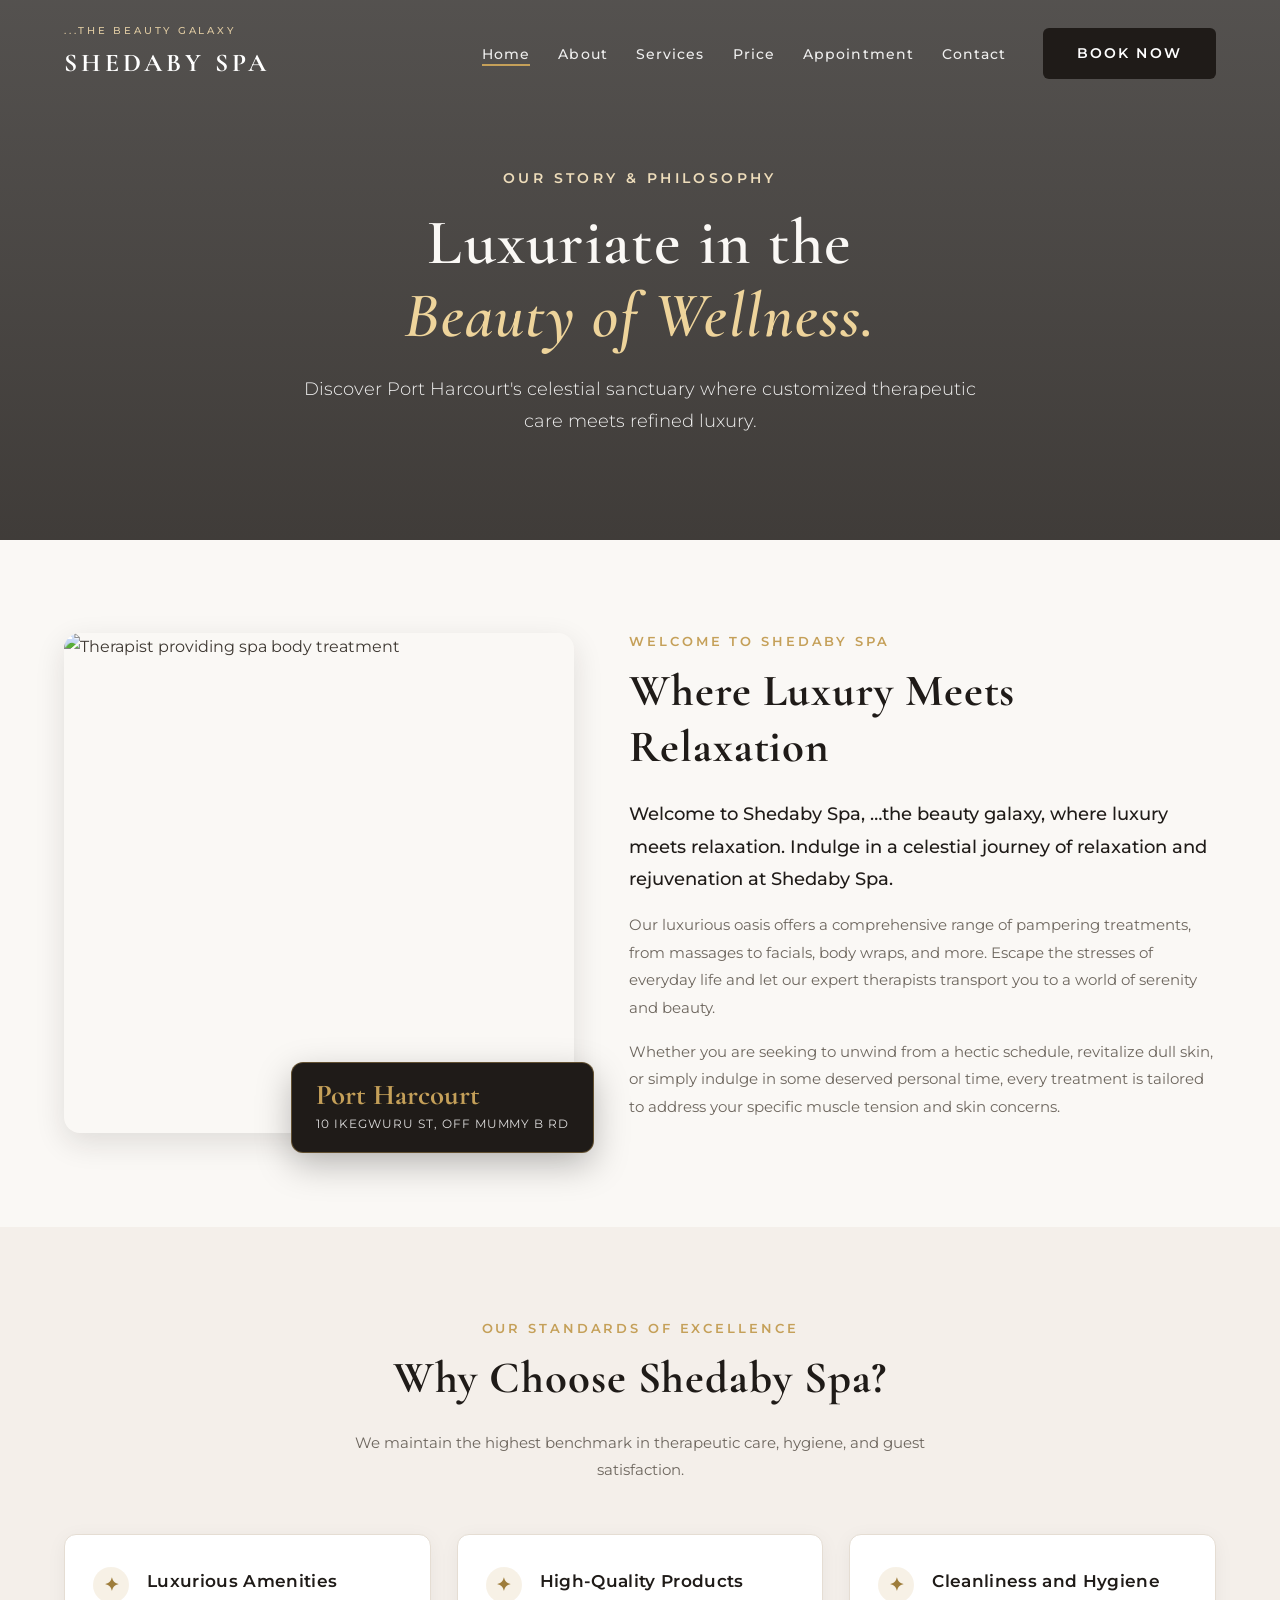
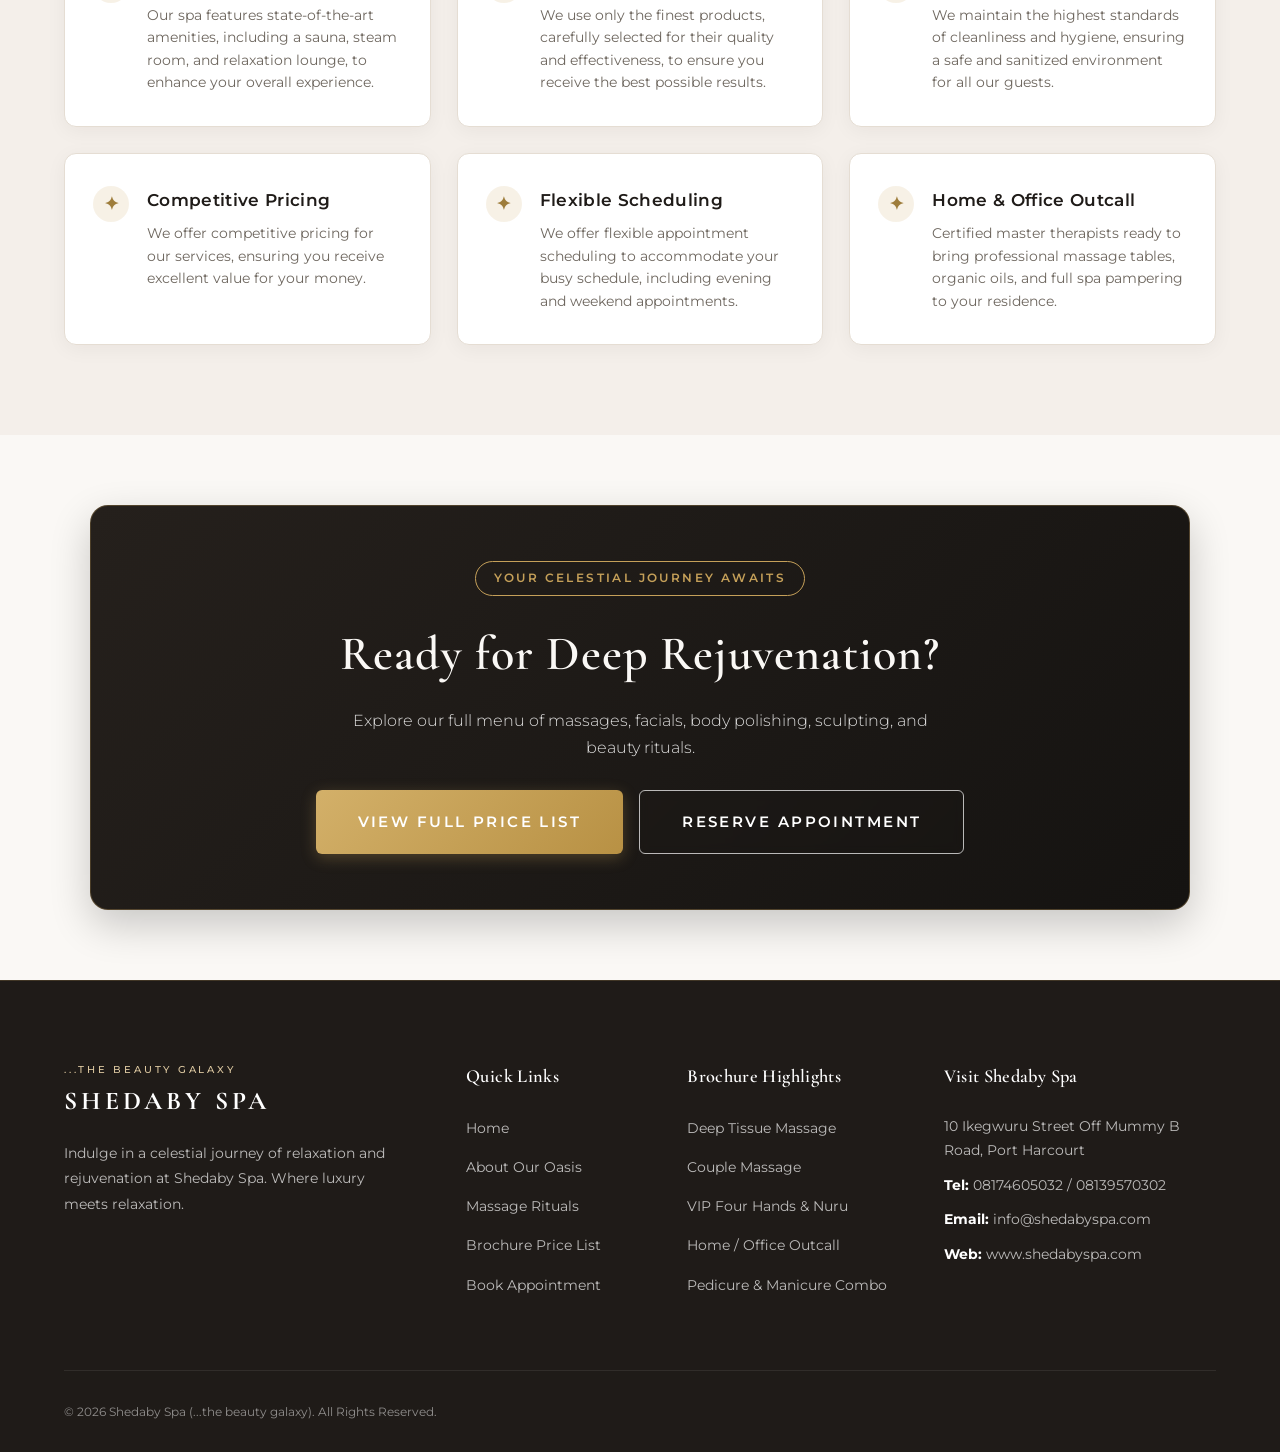
==== commit 2ad79945: "Add files via upload" ====
--- a/about.html
+++ b/about.html
@@ -359,7 +359,7 @@
         <span class="about-tagline">Our Story & Philosophy</span>
         <h1>Luxuriate in the<br><em>Beauty of Wellness.</em></h1>
         <p class="about-hero-p">
-          Discover Port Harcourt's celestial sanctuary where customized therapeutic care meets refined luxury[cite: 2].
+          Discover Port Harcourt's celestial sanctuary where customized therapeutic care meets refined luxury.
         </p>
       </div>
     </section>
@@ -371,21 +371,21 @@
           <img src="https://images.unsplash.com/photo-1544161515-4ab6ce6db874?auto=format&fit=crop&w=1000&q=80" alt="Therapist providing spa body treatment">
           <div class="about-badge-float">
             <span class="city">Port Harcourt</span>
-            <span class="address">10 Ikegwuru St, Off Mummy B Rd[cite: 2]</span>
+            <span class="address">10 Ikegwuru St, Off Mummy B Rd</span>
           </div>
         </div>
 
         <div class="about-content-block">
           <span class="about-subtitle">Welcome to Shedaby Spa</span>
-          <h2 class="about-heading">Where Luxury Meets Relaxation[cite: 2]</h2>
+          <h2 class="about-heading">Where Luxury Meets Relaxation</h2>
           <p class="about-lead">
-            Welcome to Shedaby Spa, …the beauty galaxy, where luxury meets relaxation[cite: 2]. Indulge in a celestial journey of relaxation and rejuvenation at Shedaby Spa[cite: 2].
+            Welcome to Shedaby Spa, …the beauty galaxy, where luxury meets relaxation. Indulge in a celestial journey of relaxation and rejuvenation at Shedaby Spa.
           </p>
           <p class="about-p">
-            Our luxurious oasis offers a comprehensive range of pampering treatments, from massages to facials, body wraps, and more[cite: 2]. Escape the stresses of everyday life and let our expert therapists transport you to a world of serenity and beauty[cite: 2].
+            Our luxurious oasis offers a comprehensive range of pampering treatments, from massages to facials, body wraps, and more. Escape the stresses of everyday life and let our expert therapists transport you to a world of serenity and beauty.
           </p>
           <p class="about-p">
-            Whether you are seeking to unwind from a hectic schedule, revitalize dull skin, or simply indulge in some deserved personal time, every treatment is tailored to address your specific muscle tension and skin concerns[cite: 2].
+            Whether you are seeking to unwind from a hectic schedule, revitalize dull skin, or simply indulge in some deserved personal time, every treatment is tailored to address your specific muscle tension and skin concerns.
           </p>
         </div>
       </div>
@@ -396,9 +396,9 @@
       <div class="about-pillars-container">
         <div class="about-header-center">
           <span class="about-subtitle">Our Standards of Excellence</span>
-          <h2 class="about-heading">Why Choose Shedaby Spa?[cite: 2]</h2>
+          <h2 class="about-heading">Why Choose Shedaby Spa?</h2>
           <p class="about-p" style="max-width: 650px; margin: 0 auto;">
-            We maintain the highest benchmark in therapeutic care, hygiene, and guest satisfaction[cite: 2].
+            We maintain the highest benchmark in therapeutic care, hygiene, and guest satisfaction.
           </p>
         </div>
 
@@ -406,48 +406,48 @@
           <div class="pillar-card">
             <div class="pillar-icon">✦</div>
             <div class="pillar-info">
-              <h4>Luxurious Amenities[cite: 2]</h4>
-              <p>Our spa features state-of-the-art amenities, including a sauna, steam room, and relaxation lounge, to enhance your overall experience[cite: 2].</p>
+              <h4>Luxurious Amenities</h4>
+              <p>Our spa features state-of-the-art amenities, including a sauna, steam room, and relaxation lounge, to enhance your overall experience.</p>
             </div>
           </div>
 
           <div class="pillar-card">
             <div class="pillar-icon">✦</div>
             <div class="pillar-info">
-              <h4>High-Quality Products[cite: 2]</h4>
-              <p>We use only the finest products, carefully selected for their quality and effectiveness, to ensure you receive the best possible results[cite: 2].</p>
+              <h4>High-Quality Products</h4>
+              <p>We use only the finest products, carefully selected for their quality and effectiveness, to ensure you receive the best possible results.</p>
             </div>
           </div>
 
           <div class="pillar-card">
             <div class="pillar-icon">✦</div>
             <div class="pillar-info">
-              <h4>Cleanliness and Hygiene[cite: 2]</h4>
-              <p>We maintain the highest standards of cleanliness and hygiene, ensuring a safe and sanitized environment for all our guests[cite: 2].</p>
+              <h4>Cleanliness and Hygiene</h4>
+              <p>We maintain the highest standards of cleanliness and hygiene, ensuring a safe and sanitized environment for all our guests.</p>
             </div>
           </div>
 
           <div class="pillar-card">
             <div class="pillar-icon">✦</div>
             <div class="pillar-info">
-              <h4>Competitive Pricing[cite: 2]</h4>
-              <p>We offer competitive pricing for our services, ensuring you receive excellent value for your money[cite: 2].</p>
+              <h4>Competitive Pricing</h4>
+              <p>We offer competitive pricing for our services, ensuring you receive excellent value for your money.</p>
             </div>
           </div>
 
           <div class="pillar-card">
             <div class="pillar-icon">✦</div>
             <div class="pillar-info">
-              <h4>Flexible Scheduling[cite: 2]</h4>
-              <p>We offer flexible appointment scheduling to accommodate your busy schedule, including evening and weekend appointments[cite: 2].</p>
+              <h4>Flexible Scheduling</h4>
+              <p>We offer flexible appointment scheduling to accommodate your busy schedule, including evening and weekend appointments.</p>
             </div>
           </div>
 
           <div class="pillar-card">
             <div class="pillar-icon">✦</div>
             <div class="pillar-info">
-              <h4>Home & Office Outcall[cite: 2]</h4>
-              <p>Certified master therapists ready to bring professional massage tables, organic oils, and full spa pampering to your residence[cite: 2].</p>
+              <h4>Home & Office Outcall</h4>
+              <p>Certified master therapists ready to bring professional massage tables, organic oils, and full spa pampering to your residence.</p>
             </div>
           </div>
         </div>
@@ -460,7 +460,7 @@
         <span class="about-cta-tag">YOUR CELESTIAL JOURNEY AWAITS</span>
         <h2 class="about-cta-title">Ready for Deep Rejuvenation?</h2>
         <p class="about-cta-desc">
-          Explore our full menu of massages, facials, body polishing, sculpting, and beauty rituals[cite: 2].
+          Explore our full menu of massages, facials, body polishing, sculpting, and beauty rituals.
         </p>
         <div class="about-btn-group">
           <a href="index.html#pricing" class="btn btn-gold btn-large">View Full Price List</a>
@@ -479,7 +479,7 @@
           <span class="brand-title">SHEDABY SPA</span>
         </div>
         <p class="footer-about">
-          Indulge in a celestial journey of relaxation and rejuvenation at Shedaby Spa[cite: 2]. Where luxury meets relaxation[cite: 2].
+          Indulge in a celestial journey of relaxation and rejuvenation at Shedaby Spa. Where luxury meets relaxation.
         </p>
       </div>
 
@@ -507,25 +507,32 @@
 
       <div class="footer-col">
         <h4 class="footer-title">Visit Shedaby Spa</h4>
-        <p class="footer-contact-line">10 Ikegwuru Street Off Mummy B Road, Port Harcourt[cite: 2]</p>
-        <p class="footer-contact-line"><strong>Tel:</strong> 08174605032 / 08139570302[cite: 2]</p>
-        <p class="footer-contact-line"><strong>Email:</strong> info@shedabyspa.com[cite: 2]</p>
-        <p class="footer-contact-line"><strong>Web:</strong> www.shedabyspa.com[cite: 2]</p>
+        <p class="footer-contact-line">10 Ikegwuru Street Off Mummy B Road, Port Harcourt</p>
+        <p class="footer-contact-line"><strong>Tel:</strong> 08174605032 / 08139570302</p>
+        <p class="footer-contact-line"><strong>Email:</strong> info@shedabyspa.com</p>
+        <p class="footer-contact-line"><strong>Web:</strong> www.shedabyspa.com</p>
       </div>
     </div>
 
     <div class="footer-bottom container">
-      <p>&copy; <span id="currentYear">2026</span> Shedaby Spa (...the beauty galaxy)[cite: 2]. All Rights Reserved.</p>
+      <p>&copy; <span id="currentYear">2026</span> Shedaby Spa (...the beauty galaxy). All Rights Reserved.</p>
     </div>
   </footer>
 
   <!-- Floating Chat Button -->
-  <button class="chat-float" id="smartsuppChatBtn" aria-label="Chat with Shedaby Spa concierge">
-    <svg viewBox="0 0 24 24" class="chat-icon" fill="currentColor">
-      <path d="M20 2H4c-1.1 0-2 .9-2 2v18l4-4h14c1.1 0 2-.9 2-2V4c0-1.1-.9-2-2-2zm0 14H5.2L4 17.2V4h16v12z"/>
-    </svg>
-    <span class="chat-float-text">Chat with us</span>
-  </button>
+ <!-- Smartsupp Live Chat script -->
+<script type="text/javascript">
+var _smartsupp = _smartsupp || {};
+_smartsupp.key = '5832cf1777d6371d327291ecdb099331b2563787';
+window.smartsupp||(function(d) {
+  var s,c,o=smartsupp=function(){ o._.push(arguments)};o._=[];
+  s=d.getElementsByTagName('script')[0];c=d.createElement('script');
+  c.type='text/javascript';c.charset='utf-8';c.async=true;
+  c.src='https://www.smartsuppchat.com/loader.js?';s.parentNode.insertBefore(c,s);
+})(document);
+</script>
+<noscript>Powered by <a href="https://www.smartsupp.com" target="_blank">Smartsupp</a></noscript>
+
 
   <button class="back-to-top" id="backToTop" aria-label="Back to top">↑</button>
 
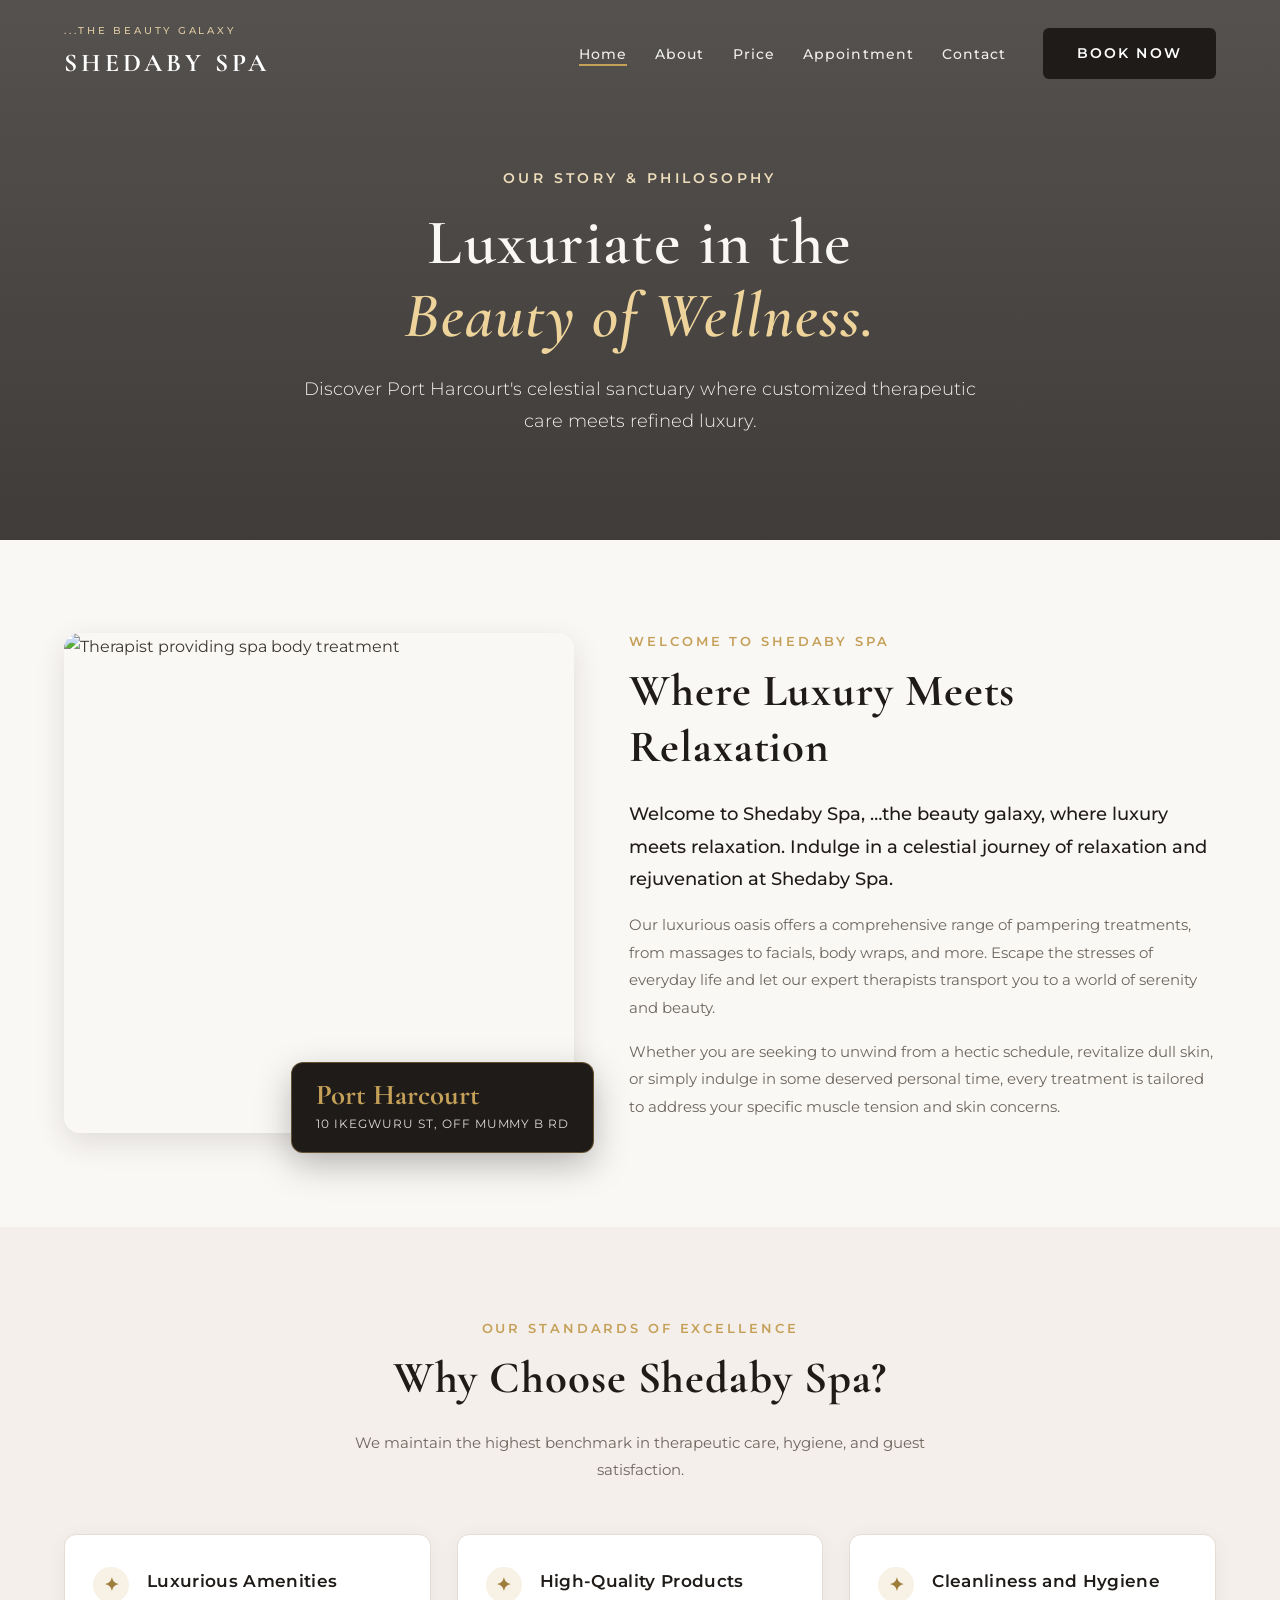
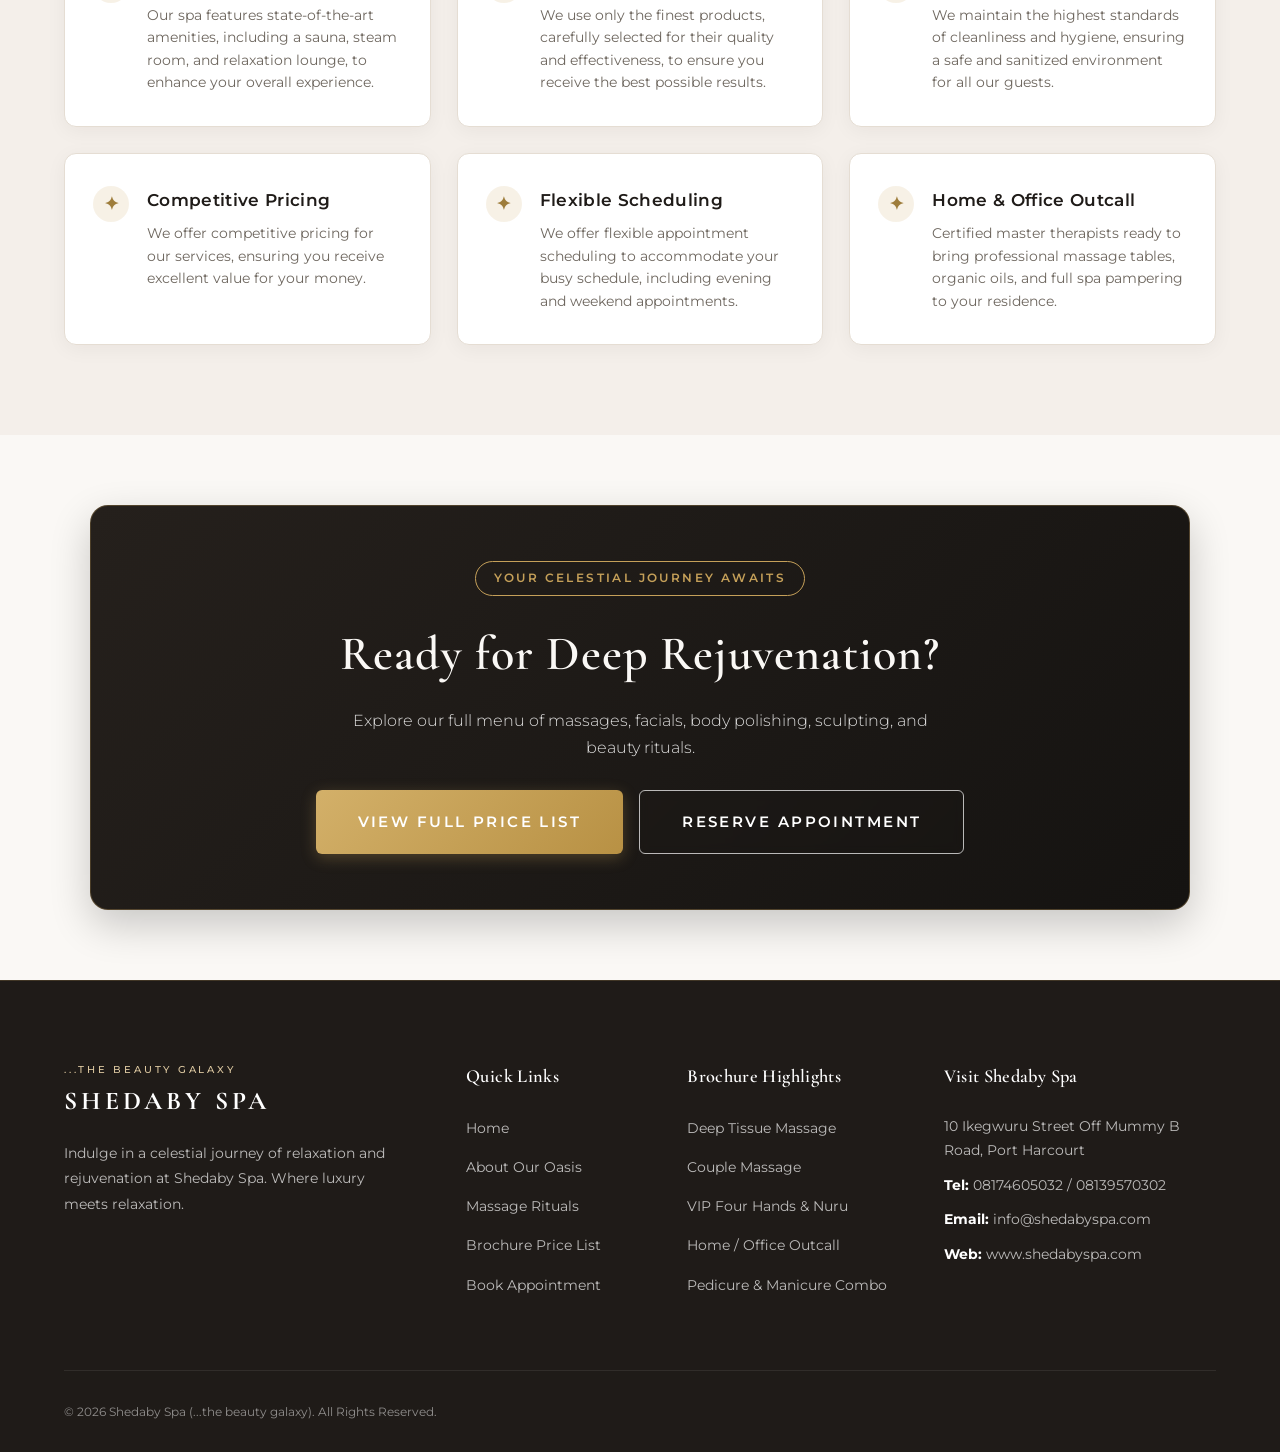
==== commit e8560375: "Add files via upload" ====
--- a/about.html
+++ b/about.html
@@ -340,7 +340,6 @@
         <ul class="nav-list">
           <li><a href="index.html" class="nav-link active">Home</a></li>
           <li><a href="about.html" class="nav-link">About</a></li>
-          <li><a href="services.html" class="nav-link">Services</a></li>
           <li><a href="price.html" class="nav-link">Price</a> </li>
           <li><a href="appointment.html" class="nav-link">Appointment</a></li>
           <li><a href="contact.html" class="nav-link">Contact</a></li>
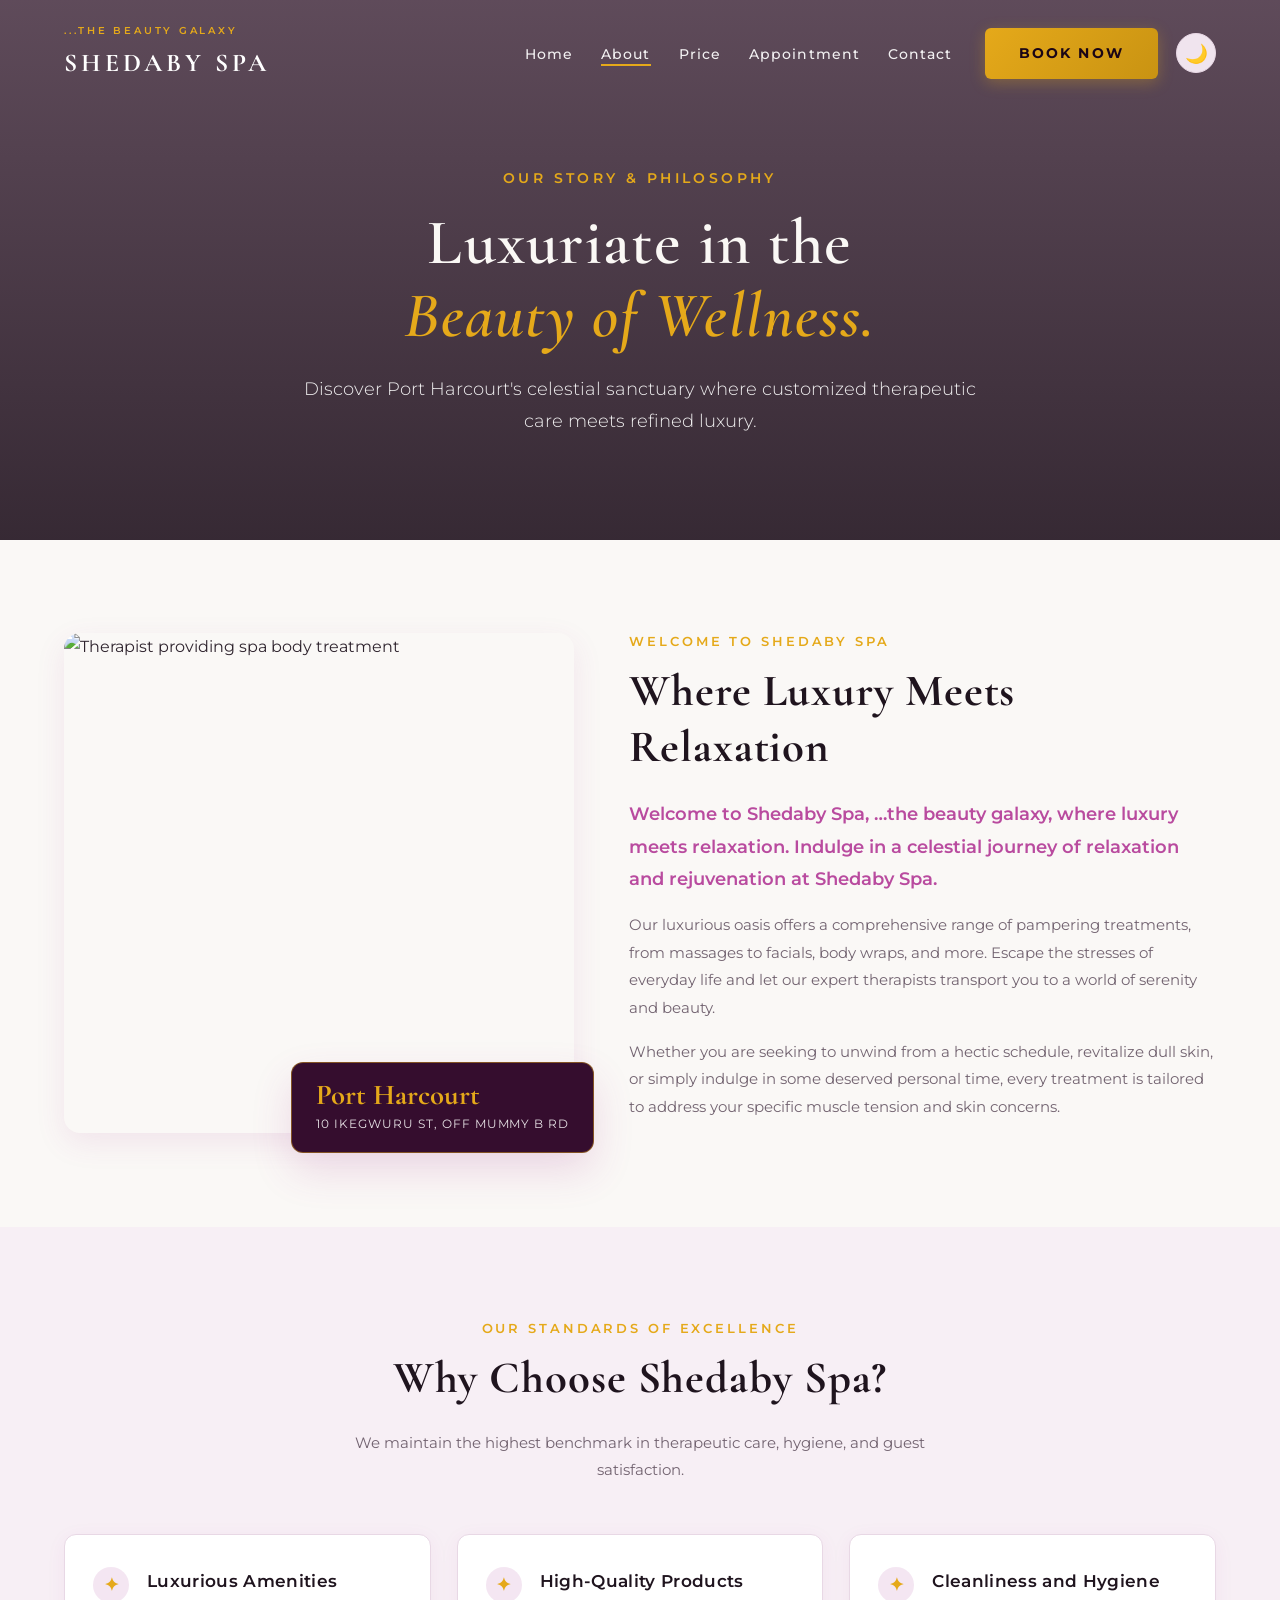
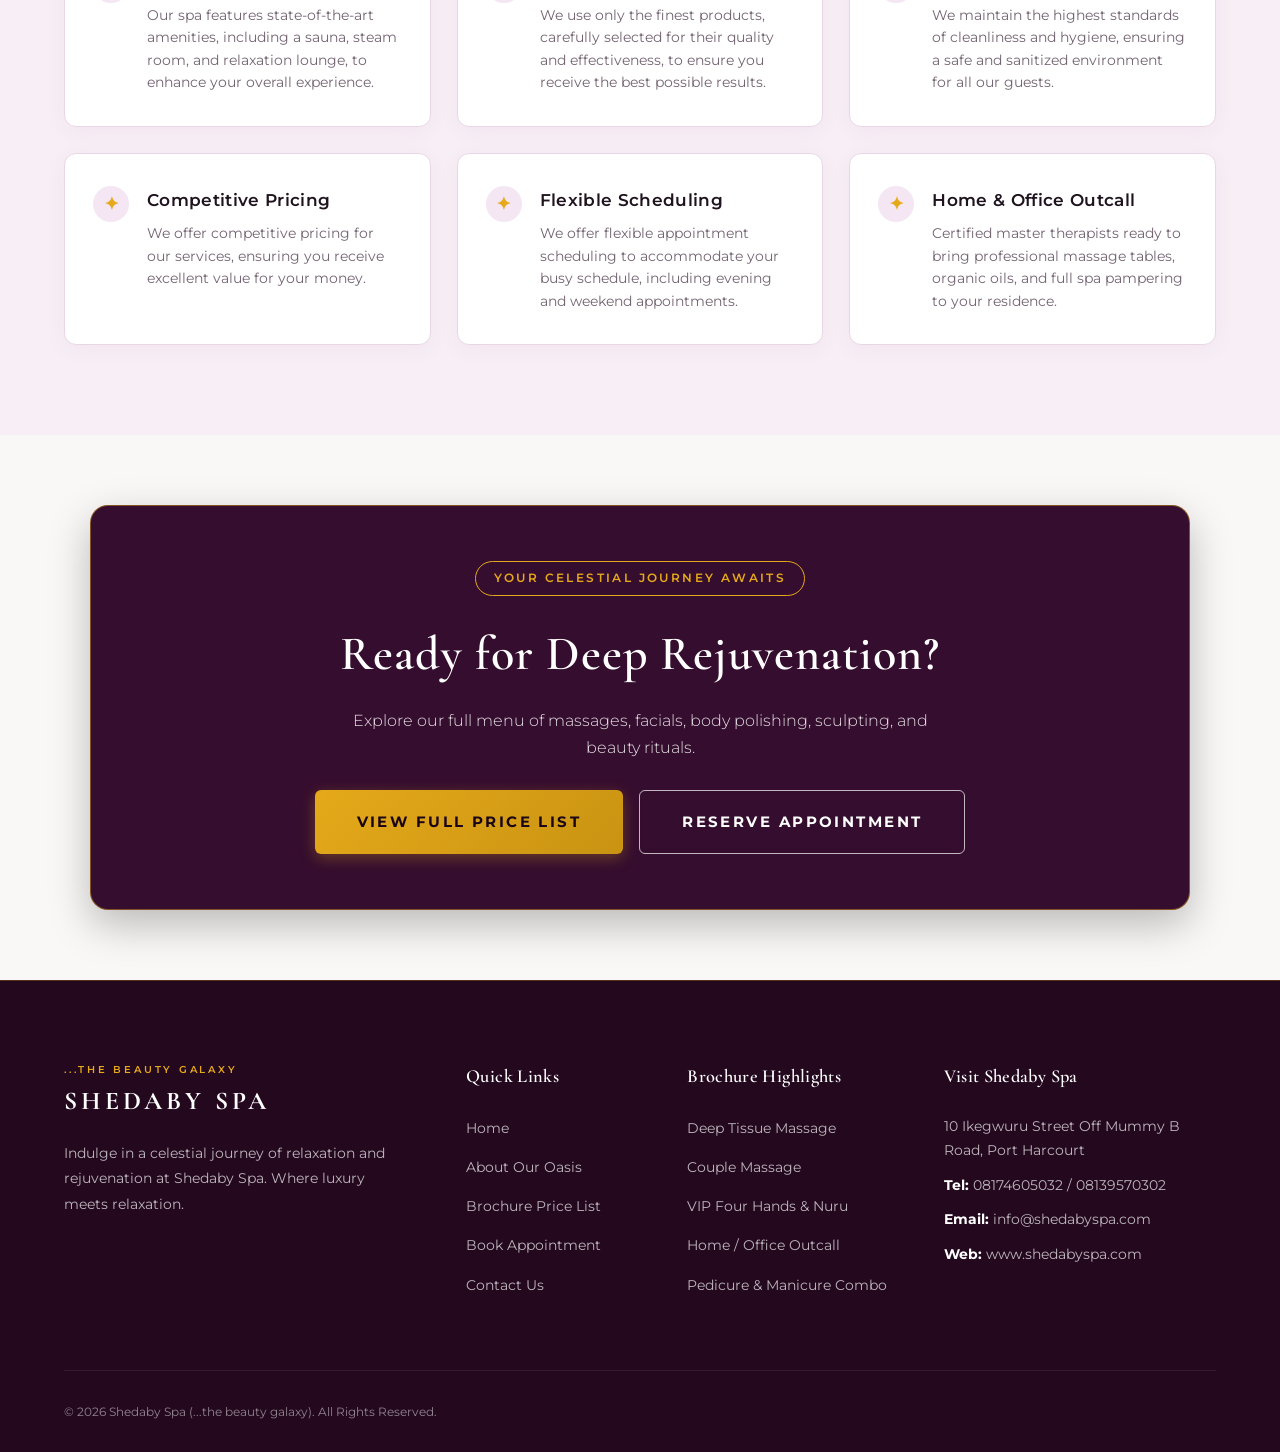
==== commit 6285a36b: "Add files via upload" ====
--- a/about.html
+++ b/about.html
@@ -1,5 +1,5 @@
 <!DOCTYPE html>
-<html lang="en">
+<html lang="en" data-theme="light">
 <head>
   <meta charset="UTF-8">
   <meta name="viewport" content="width=device-width, initial-scale=1.0">
@@ -15,15 +15,15 @@
 
   <!-- Google Fonts -->
   <link rel="preconnect" href="https://fonts.googleapis.com">
-  <link rel="preconnect" href="https://fonts.gstatic.com" crossorigin>
+  <link rel="preconnect" href="https://fonts.gstatic.com">
   <link href="https://fonts.googleapis.com/css2?family=Cormorant+Garamond:ital,wght@0,400;0,600;0,700;1,400&family=Montserrat:wght@300;400;500;600;700&display=swap" rel="stylesheet">
   
   <!-- Header / Navigation Stylesheet -->
   <link rel="stylesheet" href="style.css">
 
-  <!-- ==================== INTERNAL CSS (HERO DOWNWARDS) ==================== -->
+  <!-- ==================== INTERNAL CSS ==================== -->
   <style>
-    /* Reset visibility and animations for about page */
+    /* Reset visibility for about page */
     .about-page-main * {
       opacity: 1 !important;
       visibility: visible !important;
@@ -38,7 +38,7 @@
       align-items: center;
       justify-content: center;
       text-align: center;
-      background: linear-gradient(rgba(20, 17, 15, 0.72), rgba(31, 27, 24, 0.85)), 
+      background: linear-gradient(rgba(35, 8, 30, 0.72), rgba(20, 5, 18, 0.85)), 
                   url('https://images.unsplash.com/photo-1540555700478-4be289fbecef?auto=format&fit=crop&w=1920&q=85') center/cover no-repeat;
       color: #FFFFFF;
       padding: 140px 20px 80px 20px;
@@ -55,13 +55,13 @@
       font-size: 0.85rem;
       letter-spacing: 0.25em;
       text-transform: uppercase;
-      color: #EEDDBB;
+      color: var(--color-gold);
       margin-bottom: 16px;
       font-weight: 600;
     }
 
     .about-hero h1 {
-      font-family: 'Cormorant Garamond', Georgia, serif;
+      font-family: var(--font-serif);
       font-size: clamp(2.4rem, 5vw, 4.2rem);
       font-weight: 600;
       line-height: 1.15;
@@ -71,7 +71,7 @@
 
     .about-hero h1 em {
       font-style: italic;
-      color: #EED49B;
+      color: var(--color-gold);
     }
 
     .about-hero-p {
@@ -86,7 +86,8 @@
     /* Detailed Story Section */
     .about-details-section {
       padding: 90px 0;
-      background-color: #FAF8F5;
+      background-color: var(--color-bg-light);
+      transition: background-color var(--transition);
     }
 
     .about-details-grid {
@@ -108,7 +109,7 @@
       height: 500px;
       object-fit: cover;
       border-radius: 16px;
-      box-shadow: 0 10px 30px rgba(31, 27, 24, 0.12);
+      box-shadow: var(--shadow-medium);
       display: block;
     }
 
@@ -116,25 +117,25 @@
       position: absolute;
       bottom: -20px;
       right: -20px;
-      background: #1F1B18;
-      border: 1px solid rgba(197, 160, 89, 0.4);
+      background: var(--color-banner-bg);
+      border: 1px solid var(--color-banner-border);
       padding: 18px 24px;
       border-radius: 12px;
-      box-shadow: 0 12px 35px rgba(0, 0, 0, 0.25);
+      box-shadow: var(--shadow-hover);
     }
 
     .about-badge-float span.city {
       display: block;
-      font-family: 'Cormorant Garamond', Georgia, serif;
+      font-family: var(--font-serif);
       font-size: 1.8rem;
-      color: #C5A059;
+      color: var(--color-gold);
       font-weight: 700;
       line-height: 1;
     }
 
     .about-badge-float span.address {
       font-size: 0.75rem;
-      color: rgba(255, 255, 255, 0.85);
+      color: rgba(255, 255, 255, 0.88);
       text-transform: uppercase;
       letter-spacing: 0.08em;
       margin-top: 4px;
@@ -142,7 +143,7 @@
     }
 
     .about-content-block {
-      color: #3D3731;
+      color: var(--color-text);
     }
 
     .about-subtitle {
@@ -150,15 +151,15 @@
       text-transform: uppercase;
       letter-spacing: 0.22em;
       font-weight: 600;
-      color: #C5A059;
+      color: var(--color-gold);
       margin-bottom: 12px;
       display: block;
     }
 
     .about-heading {
-      font-family: 'Cormorant Garamond', Georgia, serif;
+      font-family: var(--font-serif);
       font-size: clamp(2rem, 3.6vw, 2.8rem);
-      color: #1F1B18;
+      color: var(--color-heading);
       line-height: 1.25;
       margin-bottom: 22px;
       font-weight: 700;
@@ -166,15 +167,15 @@
 
     .about-lead {
       font-size: 1.12rem;
-      color: #1F1B18;
+      color: var(--color-primary-light);
       line-height: 1.8;
       margin-bottom: 16px;
-      font-weight: 500;
+      font-weight: 600;
     }
 
     .about-p {
       font-size: 0.96rem;
-      color: #6E675F;
+      color: var(--color-text-muted);
       line-height: 1.8;
       margin-bottom: 16px;
     }
@@ -182,7 +183,8 @@
     /* Pillars / Why Choose Us */
     .about-pillars-section {
       padding: 90px 0;
-      background-color: #F4EFEA;
+      background-color: var(--color-bg-sand);
+      transition: background-color var(--transition);
     }
 
     .about-pillars-container {
@@ -203,22 +205,29 @@
     }
 
     .pillar-card {
-      background: #FFFFFF;
+      background: var(--color-card-bg);
       padding: 32px 28px;
       border-radius: 12px;
-      border: 1px solid #E5DDD3;
-      box-shadow: 0 4px 20px rgba(31, 27, 24, 0.05);
+      border: 1px solid var(--color-border);
+      box-shadow: var(--shadow-subtle);
       display: flex;
       gap: 18px;
       align-items: flex-start;
+      transition: transform 0.25s ease, box-shadow 0.25s ease, background-color var(--transition);
+    }
+
+    .pillar-card:hover {
+      transform: translateY(-4px);
+      box-shadow: var(--shadow-hover);
+      border-color: var(--color-primary);
     }
 
     .pillar-icon {
       width: 36px;
       height: 36px;
       border-radius: 50%;
-      background: rgba(197, 160, 89, 0.15);
-      color: #9E7D3B;
+      background: rgba(165, 55, 146, 0.12);
+      color: var(--color-gold);
       font-size: 1.1rem;
       font-weight: 700;
       display: flex;
@@ -228,42 +237,43 @@
     }
 
     .pillar-info h4 {
-      font-family: 'Montserrat', sans-serif;
+      font-family: var(--font-sans);
       font-size: 1.05rem;
       font-weight: 600;
-      color: #1F1B18;
+      color: var(--color-heading);
       margin-bottom: 8px;
     }
 
     .pillar-info p {
       font-size: 0.88rem;
-      color: #6E675F;
+      color: var(--color-text-muted);
       line-height: 1.6;
     }
 
     /* Call To Action Box */
     .about-cta-section {
       padding: 70px 0;
-      background-color: #FAF8F5;
+      background-color: var(--color-bg-light);
+      transition: background-color var(--transition);
     }
 
     .about-cta-card {
       width: 90%;
       max-width: 1100px;
       margin: 0 auto;
-      background: linear-gradient(135deg, #25201C 0%, #151311 100%);
-      border: 1px solid rgba(197, 160, 89, 0.3);
+      background: var(--color-banner-bg);
+      border: 1px solid var(--color-banner-border);
       border-radius: 18px;
       padding: 55px 35px;
       text-align: center;
       color: #FFFFFF;
-      box-shadow: 0 15px 40px rgba(0, 0, 0, 0.2);
+      box-shadow: 0 15px 40px rgba(0, 0, 0, 0.25);
     }
 
     .about-cta-tag {
       display: inline-block;
-      border: 1px solid #C5A059;
-      color: #C5A059;
+      border: 1px solid var(--color-gold);
+      color: var(--color-gold);
       font-size: 0.75rem;
       letter-spacing: 0.2em;
       padding: 6px 18px;
@@ -273,16 +283,16 @@
     }
 
     .about-cta-title {
-      font-family: 'Cormorant Garamond', Georgia, serif;
+      font-family: var(--font-serif);
       font-size: clamp(2rem, 3.8vw, 3rem);
-      color: #FAF8F5;
+      color: #FFFFFF;
       margin-bottom: 12px;
       font-weight: 600;
     }
 
     .about-cta-desc {
       font-size: 1rem;
-      color: rgba(255, 255, 255, 0.85);
+      color: rgba(255, 255, 255, 0.88);
       max-width: 620px;
       margin: 0 auto 28px auto;
       line-height: 1.7;
@@ -294,6 +304,28 @@
       gap: 16px;
       justify-content: center;
       flex-wrap: wrap;
+    }
+
+    /* Theme Toggle Button */
+    .theme-toggle-btn {
+      display: inline-flex;
+      align-items: center;
+      justify-content: center;
+      width: 40px;
+      height: 40px;
+      border-radius: 50%;
+      background: var(--color-toggle-bg);
+      border: 1px solid var(--color-border);
+      color: var(--color-gold);
+      font-size: 1.15rem;
+      cursor: pointer;
+      transition: var(--transition);
+      margin-left: 8px;
+    }
+
+    .theme-toggle-btn:hover {
+      transform: rotate(15deg) scale(1.08);
+      border-color: var(--color-gold);
     }
 
     @media (max-width: 992px) {
@@ -308,10 +340,10 @@
     }
   </style>
 
-  <!-- ==================== SMARTSUPP LIVE CHAT ==================== -->
+  <!-- Smartsupp Live Chat -->
   <script type="text/javascript">
     var _smartsupp = _smartsupp || {};
-    _smartsupp.key = 'YOUR_SMARTSUPP_KEY';
+    _smartsupp.key = '5832cf1777d6371d327291ecdb099331b2563787';
     window.smartsupp||(function(d) {
       var s,c,o=smartsupp=function(){ o._.push(arguments)};o._=[];
       s=d.getElementsByTagName('script')[0];c=d.createElement('script');
@@ -325,7 +357,7 @@
   <!-- ==================== STICKY NAVIGATION ==================== -->
   <header class="header" id="header">
     <nav class="navbar container">
-      <a href="index.html#home" class="nav-brand">
+      <a href="index.html" class="nav-brand">
         <span class="brand-sub">...THE BEAUTY GALAXY</span>
         <span class="brand-title">SHEDABY SPA</span>
       </a>
@@ -338,13 +370,18 @@
 
       <div class="nav-menu" id="navMenu">
         <ul class="nav-list">
-          <li><a href="index.html" class="nav-link active">Home</a></li>
-          <li><a href="about.html" class="nav-link">About</a></li>
-          <li><a href="price.html" class="nav-link">Price</a> </li>
+          <li><a href="index.html" class="nav-link">Home</a></li>
+          <li><a href="about.html" class="nav-link active">About</a></li>
+          <li><a href="price.html" class="nav-link">Price</a></li>
           <li><a href="appointment.html" class="nav-link">Appointment</a></li>
           <li><a href="contact.html" class="nav-link">Contact</a></li>
         </ul>
-        <a href="appointment.html" class="btn btn-primary nav-btn">Book Now</a>
+        <div style="display: flex; align-items: center; gap: 10px;">
+          <a href="appointment.html" class="btn btn-gold nav-btn">Book Now</a>
+          <button class="theme-toggle-btn" id="themeToggle" aria-label="Toggle Light and Dark Mode">
+            <span id="themeIcon">🌙</span>
+          </button>
+        </div>
       </div>
     </nav>
   </header>
@@ -355,7 +392,7 @@
     <!-- Hero Banner -->
     <section class="about-hero">
       <div class="about-hero-content">
-        <span class="about-tagline">Our Story & Philosophy</span>
+        <span class="about-tagline">Our Story &amp; Philosophy</span>
         <h1>Luxuriate in the<br><em>Beauty of Wellness.</em></h1>
         <p class="about-hero-p">
           Discover Port Harcourt's celestial sanctuary where customized therapeutic care meets refined luxury.
@@ -445,7 +482,7 @@
           <div class="pillar-card">
             <div class="pillar-icon">✦</div>
             <div class="pillar-info">
-              <h4>Home & Office Outcall</h4>
+              <h4>Home &amp; Office Outcall</h4>
               <p>Certified master therapists ready to bring professional massage tables, organic oils, and full spa pampering to your residence.</p>
             </div>
           </div>
@@ -462,14 +499,14 @@
           Explore our full menu of massages, facials, body polishing, sculpting, and beauty rituals.
         </p>
         <div class="about-btn-group">
-          <a href="index.html#pricing" class="btn btn-gold btn-large">View Full Price List</a>
-          <a href="index.html#appointment" class="btn btn-outline btn-large">Reserve Appointment</a>
+          <a href="price.html" class="btn btn-gold btn-large">View Full Price List</a>
+          <a href="appointment.html" class="btn btn-outline btn-large">Reserve Appointment</a>
         </div>
       </div>
     </section>
   </main>
 
-  <!-- ==================== 12. FOOTER ==================== -->
+  <!-- ==================== FOOTER ==================== -->
   <footer class="footer">
     <div class="container footer-content">
       <div class="footer-col brand-col">
@@ -485,22 +522,22 @@
       <div class="footer-col">
         <h4 class="footer-title">Quick Links</h4>
         <ul class="footer-links">
-          <li><a href="index.html#home">Home</a></li>
+          <li><a href="index.html">Home</a></li>
           <li><a href="about.html">About Our Oasis</a></li>
-          <li><a href="index.html#services">Massage Rituals</a></li>
-          <li><a href="index.html#pricing">Brochure Price List</a></li>
-          <li><a href="index.html#appointment">Book Appointment</a></li>
+          <li><a href="price.html">Brochure Price List</a></li>
+          <li><a href="appointment.html">Book Appointment</a></li>
+          <li><a href="contact.html">Contact Us</a></li>
         </ul>
       </div>
 
       <div class="footer-col">
         <h4 class="footer-title">Brochure Highlights</h4>
         <ul class="footer-links">
-          <li><a href="index.html#pricing">Deep Tissue Massage</a></li>
-          <li><a href="index.html#pricing">Couple Massage</a></li>
-          <li><a href="index.html#pricing">VIP Four Hands & Nuru</a></li>
-          <li><a href="index.html#pricing">Home / Office Outcall</a></li>
-          <li><a href="index.html#pricing">Pedicure & Manicure Combo</a></li>
+          <li><a href="price.html">Deep Tissue Massage</a></li>
+          <li><a href="price.html">Couple Massage</a></li>
+          <li><a href="price.html">VIP Four Hands &amp; Nuru</a></li>
+          <li><a href="price.html">Home / Office Outcall</a></li>
+          <li><a href="price.html">Pedicure &amp; Manicure Combo</a></li>
         </ul>
       </div>
 
@@ -518,21 +555,6 @@
     </div>
   </footer>
 
-  <!-- Floating Chat Button -->
- <!-- Smartsupp Live Chat script -->
-<script type="text/javascript">
-var _smartsupp = _smartsupp || {};
-_smartsupp.key = '5832cf1777d6371d327291ecdb099331b2563787';
-window.smartsupp||(function(d) {
-  var s,c,o=smartsupp=function(){ o._.push(arguments)};o._=[];
-  s=d.getElementsByTagName('script')[0];c=d.createElement('script');
-  c.type='text/javascript';c.charset='utf-8';c.async=true;
-  c.src='https://www.smartsuppchat.com/loader.js?';s.parentNode.insertBefore(c,s);
-})(document);
-</script>
-<noscript>Powered by <a href="https://www.smartsupp.com" target="_blank">Smartsupp</a></noscript>
-
-
   <button class="back-to-top" id="backToTop" aria-label="Back to top">↑</button>
 
   <script type="module" src="script.js"></script>
--- a/style.css
+++ b/style.css
@@ -1,39 +1,66 @@
 /* ==========================================================================
-   AuraSerene Luxury Massage & Wellness Styling
-   Color Palette:
-   - Deep Warm Charcoal/Brown: #1F1B18 / #2B2520
-   - Soft Cream / Off-White: #FAF8F5 / #F4EFEA
-   - Natural Linen Beige: #ECE4DA
-   - Warm Gold Accent: #C5A059
-   - Deep Antique Gold: #9E7D3B
-   - Text Muted: #6E675F
+   Shedaby Spa — ...the beauty galaxy
+   Brand Colors:
+   - Primary: #a53792 (Plum/Magenta)
+   - Secondary / Accent: #E5A91A / #F4C430 (Warm Gold / Yellow)
    ========================================================================== */
 
 :root {
   --font-serif: 'Cormorant Garamond', Georgia, serif;
   --font-sans: 'Montserrat', -apple-system, BlinkMacSystemFont, sans-serif;
 
-  --color-primary: #1F1B18;
-  --color-primary-light: #2B2520;
-  --color-gold: #C5A059;
-  --color-gold-hover: #AF8B45;
-  --color-bg-light: #FAF8F5;
-  --color-bg-sand: #F4EFEA;
-  --color-border: #E5DDD3;
-  --color-text: #3D3731;
-  --color-text-muted: #736C65;
+  /* Universal Brand Tones */
+  --color-primary: #a53792;
+  --color-primary-light: #b94b9f;
+  --color-primary-dark: #7a1f6a;
+  --color-gold: #e5a91a;
+  --color-gold-hover: #c99312;
   --color-white: #FFFFFF;
   --color-error: #B94A48;
   --color-success: #3C763D;
 
-  --shadow-subtle: 0 4px 20px rgba(31, 27, 24, 0.05);
-  --shadow-medium: 0 10px 30px rgba(31, 27, 24, 0.09);
-  --shadow-hover: 0 18px 40px rgba(31, 27, 24, 0.13);
+  /* Light Theme (Default) */
+  --color-bg-light: #FAF8F6;
+  --color-bg-sand: #F7EFF5;
+  --color-card-bg: #FFFFFF;
+  --color-border: #E8D8E5;
+  --color-text: #2F242E;
+  --color-text-muted: #736471;
+  --color-heading: #1F141E;
+  --color-header-scrolled: rgba(250, 248, 246, 0.97);
+  --color-banner-bg: #350d2e;
+  --color-banner-border: rgba(229, 169, 26, 0.45);
+  --color-footer-bg: #23081e;
+  --color-toggle-bg: #f0e4ee;
+
+  --shadow-subtle: 0 4px 20px rgba(165, 55, 146, 0.06);
+  --shadow-medium: 0 10px 30px rgba(165, 55, 146, 0.10);
+  --shadow-hover: 0 18px 40px rgba(165, 55, 146, 0.16);
 
   --radius-sm: 6px;
   --radius-md: 12px;
   --radius-lg: 20px;
   --transition: all 0.35s cubic-bezier(0.25, 1, 0.5, 1);
+}
+
+/* ==================== DARK THEME VARIABLES ==================== */
+[data-theme="dark"] {
+  --color-bg-light: #120912;
+  --color-bg-sand: #1b0e1a;
+  --color-card-bg: #1c101c;
+  --color-border: #3b2238;
+  --color-text: #e6dce4;
+  --color-text-muted: #a89aa6;
+  --color-heading: #FAF8F5;
+  --color-header-scrolled: rgba(18, 9, 18, 0.96);
+  --color-banner-bg: #240b20;
+  --color-banner-border: rgba(229, 169, 26, 0.5);
+  --color-footer-bg: #0b030b;
+  --color-toggle-bg: #2a1426;
+
+  --shadow-subtle: 0 4px 20px rgba(0, 0, 0, 0.3);
+  --shadow-medium: 0 10px 30px rgba(0, 0, 0, 0.45);
+  --shadow-hover: 0 18px 40px rgba(0, 0, 0, 0.6);
 }
 
 /* ==================== BASE & RESET ==================== */
@@ -55,6 +82,7 @@
   line-height: 1.7;
   overflow-x: hidden;
   -webkit-font-smoothing: antialiased;
+  transition: background-color var(--transition), color var(--transition);
 }
 
 img {
@@ -90,7 +118,7 @@
 
 h1, h2, h3, h4 {
   font-family: var(--font-serif);
-  color: var(--color-primary);
+  color: var(--color-heading);
   font-weight: 600;
   letter-spacing: 0.02em;
 }
@@ -140,7 +168,7 @@
   font-size: 0.85rem;
   text-transform: uppercase;
   letter-spacing: 0.16em;
-  font-weight: 600;
+  font-weight: 700;
   border-radius: var(--radius-sm);
   transition: var(--transition);
 }
@@ -151,21 +179,21 @@
 }
 
 .btn-primary:hover {
-  background-color: var(--color-gold);
+  background-color: var(--color-primary-dark);
   color: var(--color-white);
   transform: translateY(-2px);
 }
 
 .btn-gold {
-  background: linear-gradient(135deg, #d3b069 0%, #b89144 100%);
-  color: var(--color-white);
-  box-shadow: 0 4px 15px rgba(197, 160, 89, 0.3);
+  background: linear-gradient(135deg, var(--color-gold) 0%, var(--color-gold-hover) 100%);
+  color: #1a0516 !important;
+  box-shadow: 0 4px 15px rgba(229, 169, 26, 0.3);
 }
 
 .btn-gold:hover {
-  background: linear-gradient(135deg, #dfbc77 0%, #c59b4c 100%);
+  background: linear-gradient(135deg, #ffd768 0%, #e5a91a 100%);
   transform: translateY(-2px);
-  box-shadow: 0 8px 25px rgba(197, 160, 89, 0.4);
+  box-shadow: 0 8px 25px rgba(229, 169, 26, 0.45);
 }
 
 .btn-outline {
@@ -216,26 +244,26 @@
 }
 
 .header.scrolled {
-  background-color: rgba(250, 248, 245, 0.97);
+  background-color: var(--color-header-scrolled);
   backdrop-filter: blur(12px);
   padding: 14px 0;
-  box-shadow: 0 4px 20px rgba(0, 0, 0, 0.06);
+  box-shadow: 0 4px 20px rgba(0, 0, 0, 0.1);
 }
 
 .header.scrolled .brand-title {
+  color: var(--color-heading);
+}
+
+.header.scrolled .brand-sub {
   color: var(--color-primary);
 }
 
-.header.scrolled .brand-sub {
-  color: var(--color-gold);
-}
-
 .header.scrolled .nav-link {
-  color: var(--color-primary);
+  color: var(--color-heading);
 }
 
 .header.scrolled .nav-toggle span {
-  background-color: var(--color-primary);
+  background-color: var(--color-heading);
 }
 
 .navbar {
@@ -252,8 +280,8 @@
 .brand-sub {
   font-size: 0.62rem;
   letter-spacing: 0.28em;
-  color: #dfcaa2;
-  font-weight: 500;
+  color: var(--color-gold);
+  font-weight: 600;
   margin-bottom: 2px;
   transition: var(--transition);
 }
@@ -270,7 +298,7 @@
 .nav-menu {
   display: flex;
   align-items: center;
-  gap: 36px;
+  gap: 32px;
 }
 
 .nav-list {
@@ -283,7 +311,7 @@
   font-size: 0.85rem;
   font-weight: 500;
   letter-spacing: 0.08em;
-  color: rgba(255, 255, 255, 0.9);
+  color: rgba(255, 255, 255, 0.92);
   position: relative;
   padding: 4px 0;
 }
@@ -340,7 +368,7 @@
   left: 0;
   width: 100%;
   height: 100%;
-  background: linear-gradient(180deg, rgba(20, 17, 15, 0.65) 0%, rgba(31, 27, 24, 0.78) 100%);
+  background: linear-gradient(180deg, rgba(35, 8, 30, 0.65) 0%, rgba(20, 5, 18, 0.85) 100%);
 }
 
 .hero-content {
@@ -354,9 +382,9 @@
   font-size: 0.82rem;
   letter-spacing: 0.3em;
   text-transform: uppercase;
-  color: #eeddbb;
+  color: var(--color-gold);
   margin-bottom: 24px;
-  font-weight: 500;
+  font-weight: 600;
 }
 
 .hero-title {
@@ -370,7 +398,7 @@
 .hero-title em {
   font-style: italic;
   font-family: var(--font-serif);
-  color: #eed49b;
+  color: var(--color-gold);
 }
 
 .hero-desc {
@@ -416,747 +444,13 @@
   100% { transform: translateY(16px); opacity: 0; }
 }
 
-/* ==================== 3. ABOUT SECTION ==================== */
-.about-grid {
-  display: grid;
-  grid-template-columns: 1fr 1fr;
-  gap: 60px;
-  align-items: center;
-}
-
-.about-image-wrapper {
-  position: relative;
-}
-
-.image-frame {
-  border-radius: var(--radius-lg);
-  overflow: hidden;
-  box-shadow: var(--shadow-medium);
-}
-
-.image-frame img {
-  width: 100%;
-  height: 520px;
-  object-fit: cover;
-  transition: transform 0.8s ease;
-}
-
-.about-image-wrapper:hover .image-frame img {
-  transform: scale(1.03);
-}
-
-.about-badge {
-  position: absolute;
-  bottom: -25px;
-  right: -25px;
-  background: var(--color-primary);
-  color: var(--color-white);
-  padding: 24px 30px;
-  border-radius: var(--radius-md);
-  box-shadow: var(--shadow-hover);
-  display: flex;
-  flex-direction: column;
-  border: 1px solid rgba(197, 160, 89, 0.3);
-}
-
-.badge-num {
-  font-family: var(--font-serif);
-  font-size: 2.5rem;
-  color: var(--color-gold);
-  font-weight: 700;
-  line-height: 1;
-}
-
-.badge-text {
-  font-size: 0.78rem;
-  letter-spacing: 0.1em;
-  text-transform: uppercase;
-  color: rgba(255, 255, 255, 0.8);
-}
-
-.lead-text {
-  font-size: 1.15rem;
-  color: var(--color-primary);
-  margin-bottom: 20px;
-  font-weight: 400;
-  line-height: 1.8;
-}
-
-.features-grid {
-  display: grid;
-  grid-template-columns: 1fr 1fr;
-  gap: 24px;
-  margin-top: 36px;
-}
-
-.feature-item {
-  display: flex;
-  gap: 14px;
-}
-
-.feature-icon {
-  width: 32px;
-  height: 32px;
-  border-radius: 50%;
-  background-color: rgba(197, 160, 89, 0.15);
-  color: var(--color-gold-hover);
-  display: flex;
-  align-items: center;
-  justify-content: center;
-  font-size: 0.9rem;
-  font-weight: 700;
-  flex-shrink: 0;
-}
-
-.feature-text h4 {
-  font-size: 1rem;
-  font-family: var(--font-sans);
-  font-weight: 600;
-  margin-bottom: 4px;
-}
-
-.feature-text p {
-  font-size: 0.83rem;
-  color: var(--color-text-muted);
-  line-height: 1.5;
-}
-
-/* ==================== 4. SERVICES SECTION ==================== */
-.services-grid {
-  display: grid;
-  grid-template-columns: repeat(auto-fit, minmax(340px, 1fr));
-  gap: 32px;
-}
-
-.service-card {
-  background: var(--color-white);
-  border-radius: var(--radius-md);
-  overflow: hidden;
-  box-shadow: var(--shadow-subtle);
-  transition: var(--transition);
-  border: 1px solid var(--color-border);
-  display: flex;
-  flex-direction: column;
-}
-
-.service-card:hover {
-  transform: translateY(-8px);
-  box-shadow: var(--shadow-hover);
-  border-color: rgba(197, 160, 89, 0.4);
-}
-
-.service-img-wrap {
-  position: relative;
-  height: 230px;
-  overflow: hidden;
-}
-
-.service-img-wrap img {
-  width: 100%;
-  height: 100%;
-  object-fit: cover;
-  transition: transform 0.6s ease;
-}
-
-.service-card:hover .service-img-wrap img {
-  transform: scale(1.05);
-}
-
-.service-tag {
-  position: absolute;
-  top: 16px;
-  right: 16px;
-  background-color: rgba(31, 27, 24, 0.85);
-  backdrop-filter: blur(4px);
-  color: var(--color-gold);
-  font-size: 0.7rem;
-  text-transform: uppercase;
-  letter-spacing: 0.15em;
-  padding: 6px 14px;
-  border-radius: 20px;
-  font-weight: 600;
-}
-
-.service-body {
-  padding: 28px;
-  display: flex;
-  flex-direction: column;
-  flex-grow: 1;
-}
-
-.service-title {
-  font-size: 1.45rem;
-  margin-bottom: 12px;
-}
-
-.service-desc {
-  font-size: 0.9rem;
-  color: var(--color-text-muted);
-  margin-bottom: 24px;
-  line-height: 1.6;
-  flex-grow: 1;
-}
-
-.service-meta {
-  display: flex;
-  justify-content: space-between;
-  align-items: center;
-  padding: 16px 0;
-  border-top: 1px solid var(--color-border);
-  margin-bottom: 20px;
-}
-
-.service-duration {
-  font-size: 0.85rem;
-  color: var(--color-text-muted);
-}
-
-.service-price {
-  font-family: var(--font-serif);
-  font-size: 1.35rem;
-  font-weight: 700;
-  color: var(--color-primary);
-}
-
-/* ==================== 5. PRICE LIST SECTION ==================== */
-.pricing-grid {
-  display: grid;
-  grid-template-columns: repeat(auto-fit, minmax(320px, 1fr));
-  gap: 30px;
-}
-
-.pricing-card {
-  background: var(--color-white);
-  border: 1px solid var(--color-border);
-  border-radius: var(--radius-md);
-  padding: 36px 30px;
-  position: relative;
-  transition: var(--transition);
-  box-shadow: var(--shadow-subtle);
-  display: flex;
-  flex-direction: column;
-}
-
-.pricing-card:hover {
-  transform: translateY(-6px);
-  box-shadow: var(--shadow-medium);
-}
-
-.pricing-card.popular {
-  border: 2px solid var(--color-gold);
-  box-shadow: var(--shadow-hover);
-}
-
-.popular-badge {
-  position: absolute;
-  top: -14px;
-  left: 50%;
-  transform: translateX(-50%);
-  background: var(--color-gold);
-  color: var(--color-white);
-  font-size: 0.7rem;
-  letter-spacing: 0.18em;
-  font-weight: 700;
-  padding: 4px 18px;
-  border-radius: 20px;
-}
-
-.pricing-card-title {
-  font-size: 1.55rem;
-  margin-bottom: 6px;
-  text-align: center;
-}
-
-.pricing-card-desc {
-  font-size: 0.85rem;
-  color: var(--color-text-muted);
-  text-align: center;
-  margin-bottom: 24px;
-}
-
-.pricing-rates {
-  margin-bottom: 30px;
-  flex-grow: 1;
-}
-
-.pricing-rates li {
-  display: flex;
-  justify-content: space-between;
-  align-items: center;
-  padding: 12px 0;
-  border-bottom: 1px dashed var(--color-border);
-  font-size: 0.95rem;
-}
-
-.pricing-rates li:last-child {
-  border-bottom: none;
-}
-
-.pricing-rates strong {
-  font-family: var(--font-serif);
-  font-size: 1.25rem;
-  color: var(--color-primary);
-}
-
-/* ==================== 6. PROMOTION SECTION ==================== */
-.promo-section {
-  padding: 50px 0;
-}
-
-.promo-card {
-  background: linear-gradient(135deg, #25201C 0%, #151311 100%);
-  border-radius: var(--radius-lg);
-  padding: 60px 40px;
-  color: var(--color-white);
-  position: relative;
-  text-align: center;
-  overflow: hidden;
-  border: 1px solid rgba(197, 160, 89, 0.3);
-  box-shadow: var(--shadow-hover);
-}
-
-.promo-badge {
-  display: inline-block;
-  border: 1px solid var(--color-gold);
-  color: var(--color-gold);
-  font-size: 0.75rem;
-  letter-spacing: 0.25em;
-  padding: 6px 18px;
-  border-radius: 30px;
-  margin-bottom: 20px;
-  font-weight: 600;
-}
-
-.promo-title {
-  color: #FAF8F5;
-  font-size: clamp(2rem, 4vw, 3rem);
-  margin-bottom: 12px;
-}
-
-.promo-subtitle {
-  color: rgba(255, 255, 255, 0.8);
-  font-size: 1.05rem;
-  max-width: 600px;
-  margin: 0 auto 30px auto;
-  font-weight: 300;
-}
-
-.promo-features {
-  display: flex;
-  flex-wrap: wrap;
-  gap: 20px;
-  justify-content: center;
-  max-width: 800px;
-  margin: 0 auto 36px auto;
-}
-
-.promo-features li {
-  font-size: 0.95rem;
-  background-color: rgba(255, 255, 255, 0.06);
-  padding: 10px 22px;
-  border-radius: 30px;
-  border: 1px solid rgba(255, 255, 255, 0.1);
-}
-
-.promo-features span {
-  color: var(--color-gold);
-  margin-right: 6px;
-}
-
-.promo-price-box {
-  margin-bottom: 30px;
-}
-
-.old-price {
-  text-decoration: line-through;
-  color: rgba(255, 255, 255, 0.4);
-  font-size: 1.3rem;
-  margin-right: 14px;
-}
-
-.new-price {
-  font-family: var(--font-serif);
-  font-size: 3rem;
-  color: var(--color-gold);
-  font-weight: 700;
-}
-
-.price-note {
-  display: block;
-  font-size: 0.8rem;
-  color: rgba(255, 255, 255, 0.6);
-  margin-top: 4px;
-}
-
-/* ==================== 7. APPOINTMENT FORM ==================== */
-.appointment-wrapper {
-  background: var(--color-white);
-  border-radius: var(--radius-lg);
-  padding: 60px;
-  box-shadow: var(--shadow-medium);
-  border: 1px solid var(--color-border);
-  max-width: 960px;
-  margin: 0 auto;
-}
-
-.form-alert {
-  padding: 16px 22px;
-  border-radius: var(--radius-sm);
-  margin-bottom: 30px;
-  font-size: 0.95rem;
-  line-height: 1.6;
-}
-
-.form-alert.success {
-  background-color: #eaf6ea;
-  color: #276729;
-  border: 1px solid #bce1bc;
-}
-
-.form-alert.error {
-  background-color: #faeaea;
-  color: #932c2c;
-  border: 1px solid #f1c3c3;
-}
-
-.form-grid {
-  display: grid;
-  grid-template-columns: 1fr 1fr;
-  gap: 24px;
-}
-
-.form-group {
-  display: flex;
-  flex-direction: column;
-}
-
-.form-group.full-width {
-  grid-column: span 2;
-  margin-top: 10px;
-}
-
-.form-group label {
-  font-size: 0.85rem;
-  font-weight: 600;
-  letter-spacing: 0.05em;
-  margin-bottom: 8px;
-  color: var(--color-primary);
-}
-
-.required {
-  color: var(--color-gold-hover);
-}
-
-.form-group input,
-.form-group select,
-.form-group textarea {
-  width: 100%;
-  padding: 14px 16px;
-  border: 1px solid var(--color-border);
-  border-radius: var(--radius-sm);
-  background: var(--color-bg-light);
-  font-family: inherit;
-  font-size: 0.9rem;
-  color: var(--color-primary);
-  outline: none;
-  transition: var(--transition);
-}
-
-.form-group input:focus,
-.form-group select:focus,
-.form-group textarea:focus {
-  border-color: var(--color-gold);
-  background: var(--color-white);
-  box-shadow: 0 0 0 3px rgba(197, 160, 89, 0.15);
-}
-
-.error-msg {
-  font-size: 0.76rem;
-  color: var(--color-error);
-  margin-top: 4px;
-  min-height: 16px;
-}
-
-.form-group.has-error input,
-.form-group.has-error select {
-  border-color: var(--color-error);
-}
-
-.price-display-banner {
-  grid-column: span 2;
-  background: var(--color-bg-sand);
-  border: 1px dashed var(--color-gold);
-  padding: 16px 24px;
-  border-radius: var(--radius-sm);
-  display: flex;
-  justify-content: space-between;
-  align-items: center;
-  margin-top: 10px;
-}
-
-.price-label {
-  font-size: 0.9rem;
-  font-weight: 600;
-  text-transform: uppercase;
-  letter-spacing: 0.1em;
-  color: var(--color-text-muted);
-}
-
-.price-value {
-  font-family: var(--font-serif);
-  font-size: 1.6rem;
-  font-weight: 700;
-  color: var(--color-primary);
-}
-
-.form-group-checkbox {
-  grid-column: span 2;
-  display: flex;
-  align-items: flex-start;
-  gap: 12px;
-  margin: 10px 0 20px 0;
-}
-
-.form-group-checkbox input[type="checkbox"] {
-  width: 18px;
-  height: 18px;
-  margin-top: 3px;
-  accent-color: var(--color-gold);
-  cursor: pointer;
-}
-
-.form-group-checkbox label {
-  font-size: 0.85rem;
-  color: var(--color-text-muted);
-  cursor: pointer;
-  line-height: 1.5;
-}
-
-.submit-note {
-  font-size: 0.8rem;
-  color: var(--color-text-muted);
-  margin-top: 14px;
-}
-
-/* ==================== 10. TESTIMONIALS ==================== */
-.testimonials-grid {
-  display: grid;
-  grid-template-columns: repeat(auto-fit, minmax(320px, 1fr));
-  gap: 32px;
-}
-
-.testimonial-card {
-  background: var(--color-white);
-  padding: 40px;
-  border-radius: var(--radius-md);
-  box-shadow: var(--shadow-subtle);
-  border: 1px solid var(--color-border);
-  display: flex;
-  flex-direction: column;
-  justify-content: space-between;
-}
-
-.stars {
-  color: var(--color-gold);
-  font-size: 1.2rem;
-  letter-spacing: 3px;
-  margin-bottom: 16px;
-}
-
-.testimonial-quote {
-  font-size: 0.98rem;
-  font-style: italic;
-  color: var(--color-text);
-  line-height: 1.8;
-  margin-bottom: 28px;
-}
-
-.testimonial-author {
-  display: flex;
-  align-items: center;
-  gap: 14px;
-}
-
-.author-avatar {
-  width: 46px;
-  height: 46px;
-  border-radius: 50%;
-  background: var(--color-primary);
-  color: var(--color-gold);
-  display: flex;
-  align-items: center;
-  justify-content: center;
-  font-weight: 700;
-  font-size: 0.9rem;
-}
-
-.author-info h4 {
-  font-size: 1rem;
-  font-family: var(--font-sans);
-  font-weight: 600;
-}
-
-.author-info span {
-  font-size: 0.78rem;
-  color: var(--color-text-muted);
-}
-
-/* ==================== 11. FAQ ACCORDION ==================== */
-.faq-accordion {
-  max-width: 820px;
-  margin: 0 auto;
-}
-
-.faq-item {
-  border-bottom: 1px solid var(--color-border);
-}
-
-.faq-question {
-  width: 100%;
-  display: flex;
-  justify-content: space-between;
-  align-items: center;
-  padding: 22px 8px;
-  text-align: left;
-  font-size: 1.15rem;
-  font-family: var(--font-serif);
-  color: var(--color-primary);
-  font-weight: 600;
-}
-
-.faq-question:hover {
-  color: var(--color-gold-hover);
-}
-
-.faq-icon {
-  font-size: 1.5rem;
-  font-family: var(--font-sans);
-  color: var(--color-gold);
-  transition: transform 0.3s ease;
-  font-weight: 300;
-}
-
-.faq-item.active .faq-icon {
-  transform: rotate(45deg);
-}
-
-.faq-answer {
-  max-height: 0;
-  overflow: hidden;
-  transition: max-height 0.4s ease, padding 0.3s ease;
-  padding: 0 8px;
-}
-
-.faq-item.active .faq-answer {
-  max-height: 200px;
-  padding: 0 8px 24px 8px;
-}
-
-.faq-answer p {
-  color: var(--color-text-muted);
-  font-size: 0.92rem;
-  line-height: 1.7;
-}
-
-/* ==================== 9. CONTACT SECTION ==================== */
-.contact-grid {
-  display: grid;
-  grid-template-columns: 1.1fr 1fr;
-  gap: 40px;
-}
-
-.contact-card {
-  background: var(--color-white);
-  padding: 40px;
-  border-radius: var(--radius-md);
-  border: 1px solid var(--color-border);
-  box-shadow: var(--shadow-subtle);
-  display: flex;
-  flex-direction: column;
-  gap: 28px;
-}
-
-.contact-item {
-  display: flex;
-  gap: 20px;
-  align-items: flex-start;
-}
-
-.contact-icon {
-  font-size: 1.4rem;
-  color: var(--color-gold);
-  line-height: 1;
-}
-
-.contact-item h4 {
-  font-size: 0.95rem;
-  font-family: var(--font-sans);
-  font-weight: 600;
-  margin-bottom: 4px;
-}
-
-.contact-item p {
-  font-size: 0.88rem;
-  color: var(--color-text-muted);
-  line-height: 1.6;
-}
-
-.contact-item a:hover {
-  color: var(--color-gold-hover);
-}
-
-.contact-map-wrapper {
-  border-radius: var(--radius-md);
-  overflow: hidden;
-  border: 1px solid var(--color-border);
-  box-shadow: var(--shadow-subtle);
-  height: 100%;
-  min-height: 400px;
-}
-
-.map-placeholder {
-  width: 100%;
-  height: 100%;
-  min-height: 400px;
-  background: #e3ded6 url('https://images.unsplash.com/photo-1524661135-423995f22d0b?auto=format&fit=crop&w=800&q=80') center/cover no-repeat;
-  position: relative;
-  display: flex;
-  align-items: center;
-  justify-content: center;
-}
-
-.map-inner {
-  background: rgba(255, 255, 255, 0.95);
-  backdrop-filter: blur(8px);
-  padding: 36px 30px;
-  border-radius: var(--radius-md);
-  text-align: center;
-  max-width: 320px;
-  box-shadow: var(--shadow-medium);
-}
-
-.map-pin {
-  font-size: 2rem;
-  margin-bottom: 10px;
-}
-
-.map-inner h3 {
-  font-size: 1.35rem;
-  margin-bottom: 6px;
-}
-
-.map-inner p {
-  font-size: 0.82rem;
-  color: var(--color-text-muted);
-  margin-bottom: 18px;
-}
-
 /* ==================== 12. FOOTER ==================== */
 .footer {
-  background-color: var(--color-primary);
+  background-color: var(--color-footer-bg);
   color: rgba(255, 255, 255, 0.7);
   padding: 80px 0 30px 0;
-  border-top: 1px solid rgba(197, 160, 89, 0.2);
+  border-top: 1px solid rgba(229, 169, 26, 0.25);
+  transition: background-color var(--transition);
 }
 
 .footer-content {
@@ -1181,30 +475,6 @@
   line-height: 1.8;
   margin-bottom: 24px;
   max-width: 340px;
-}
-
-.social-links {
-  display: flex;
-  gap: 12px;
-}
-
-.social-links a {
-  width: 36px;
-  height: 36px;
-  border-radius: 50%;
-  border: 1px solid rgba(255, 255, 255, 0.2);
-  display: flex;
-  align-items: center;
-  justify-content: center;
-  font-size: 0.75rem;
-  font-weight: 600;
-  color: var(--color-gold);
-}
-
-.social-links a:hover {
-  background-color: var(--color-gold);
-  color: var(--color-white);
-  border-color: var(--color-gold);
 }
 
 .footer-title {
@@ -1250,34 +520,7 @@
   gap: 12px;
 }
 
-/* ==================== FLOATING ELEMENTS ==================== */
-.whatsapp-float {
-  position: fixed;
-  bottom: 30px;
-  right: 30px;
-  width: 60px;
-  height: 60px;
-  background-color: #25D366;
-  color: #fff;
-  border-radius: 50%;
-  display: flex;
-  align-items: center;
-  justify-content: center;
-  box-shadow: 0 6px 20px rgba(37, 211, 102, 0.4);
-  z-index: 999;
-  transition: var(--transition);
-}
-
-.whatsapp-float:hover {
-  transform: scale(1.1);
-  box-shadow: 0 10px 25px rgba(37, 211, 102, 0.5);
-}
-
-.wa-icon {
-  width: 32px;
-  height: 32px;
-}
-
+/* ==================== BACK TO TOP ==================== */
 .back-to-top {
   position: fixed;
   bottom: 100px;
@@ -1296,7 +539,7 @@
   opacity: 0;
   visibility: hidden;
   transition: var(--transition);
-  border: 1px solid rgba(197, 160, 89, 0.3);
+  border: 1px solid rgba(229, 169, 26, 0.3);
 }
 
 .back-to-top.show {
@@ -1306,54 +549,18 @@
 
 .back-to-top:hover {
   background-color: var(--color-gold);
-  color: #fff;
+  color: #1a0516;
   transform: translateY(-4px);
 }
 
-/* ==================== SCROLL ANIMATIONS ==================== */
-.reveal {
-  opacity: 0;
-  transform: translateY(35px);
-  transition: opacity 0.8s ease, transform 0.8s ease;
-}
-
-.reveal.visible {
-  opacity: 1;
-  transform: translateY(0);
-}
-
-.fade-in {
-  animation: fadeInAnimation 1s forwards ease;
-}
-
-@keyframes fadeInAnimation {
-  from { opacity: 0; transform: translateY(20px); }
-  to { opacity: 1; transform: translateY(0); }
-}
-
-/* ==================== 15. RESPONSIVE DESIGN ==================== */
+/* ==================== RESPONSIVE ==================== */
 @media (max-width: 1024px) {
-  .about-grid,
-  .contact-grid {
-    grid-template-columns: 1fr;
-    gap: 50px;
-  }
-
-  .about-badge {
-    right: 20px;
-    bottom: -20px;
-  }
-
   .footer-content {
     grid-template-columns: 1fr 1fr;
   }
 }
 
 @media (max-width: 768px) {
-  .section {
-    padding: 70px 0;
-  }
-
   .nav-toggle {
     display: flex;
   }
@@ -1369,7 +576,7 @@
     flex-direction: column;
     justify-content: center;
     gap: 30px;
-    box-shadow: -10px 0 30px rgba(0, 0, 0, 0.15);
+    box-shadow: -10px 0 30px rgba(0, 0, 0, 0.25);
     transition: 0.4s ease;
     z-index: 1050;
     padding: 40px;
@@ -1387,7 +594,7 @@
   }
 
   .nav-link {
-    color: var(--color-primary);
+    color: var(--color-heading);
     font-size: 1.1rem;
   }
 
@@ -1401,42 +608,10 @@
 
   .nav-toggle.open span:nth-child(3) {
     transform: rotate(-45deg) translate(6px, -6px);
-  }
-
-  .form-grid {
-    grid-template-columns: 1fr;
-  }
-
-  .form-group.full-width,
-  .price-display-banner,
-  .form-group-checkbox {
-    grid-column: span 1;
-  }
-
-  .appointment-wrapper {
-    padding: 35px 20px;
-  }
-
-  .features-grid {
-    grid-template-columns: 1fr;
   }
 
   .footer-content {
     grid-template-columns: 1fr;
     gap: 36px;
   }
-
-  .whatsapp-float {
-    bottom: 20px;
-    right: 20px;
-    width: 52px;
-    height: 52px;
-  }
-
-  .back-to-top {
-    bottom: 82px;
-    right: 24px;
-    width: 42px;
-    height: 42px;
-  }
 }
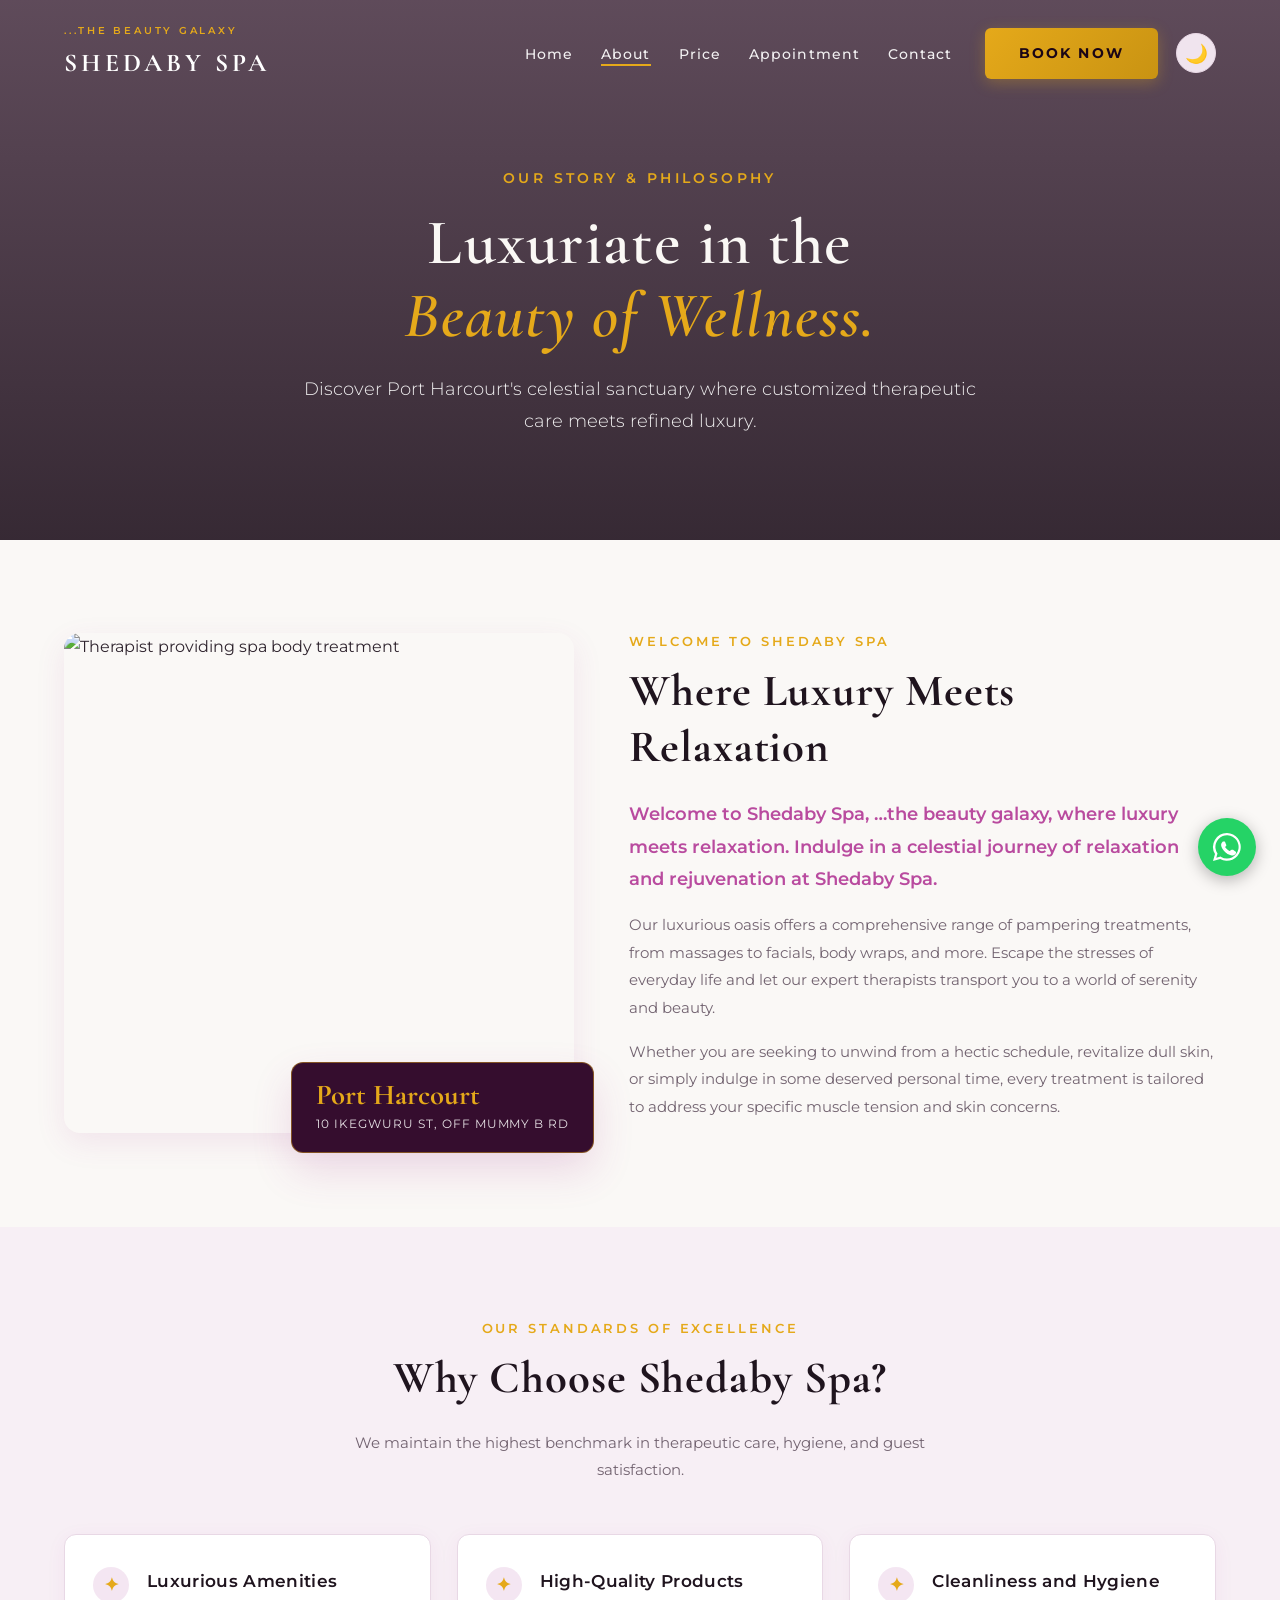
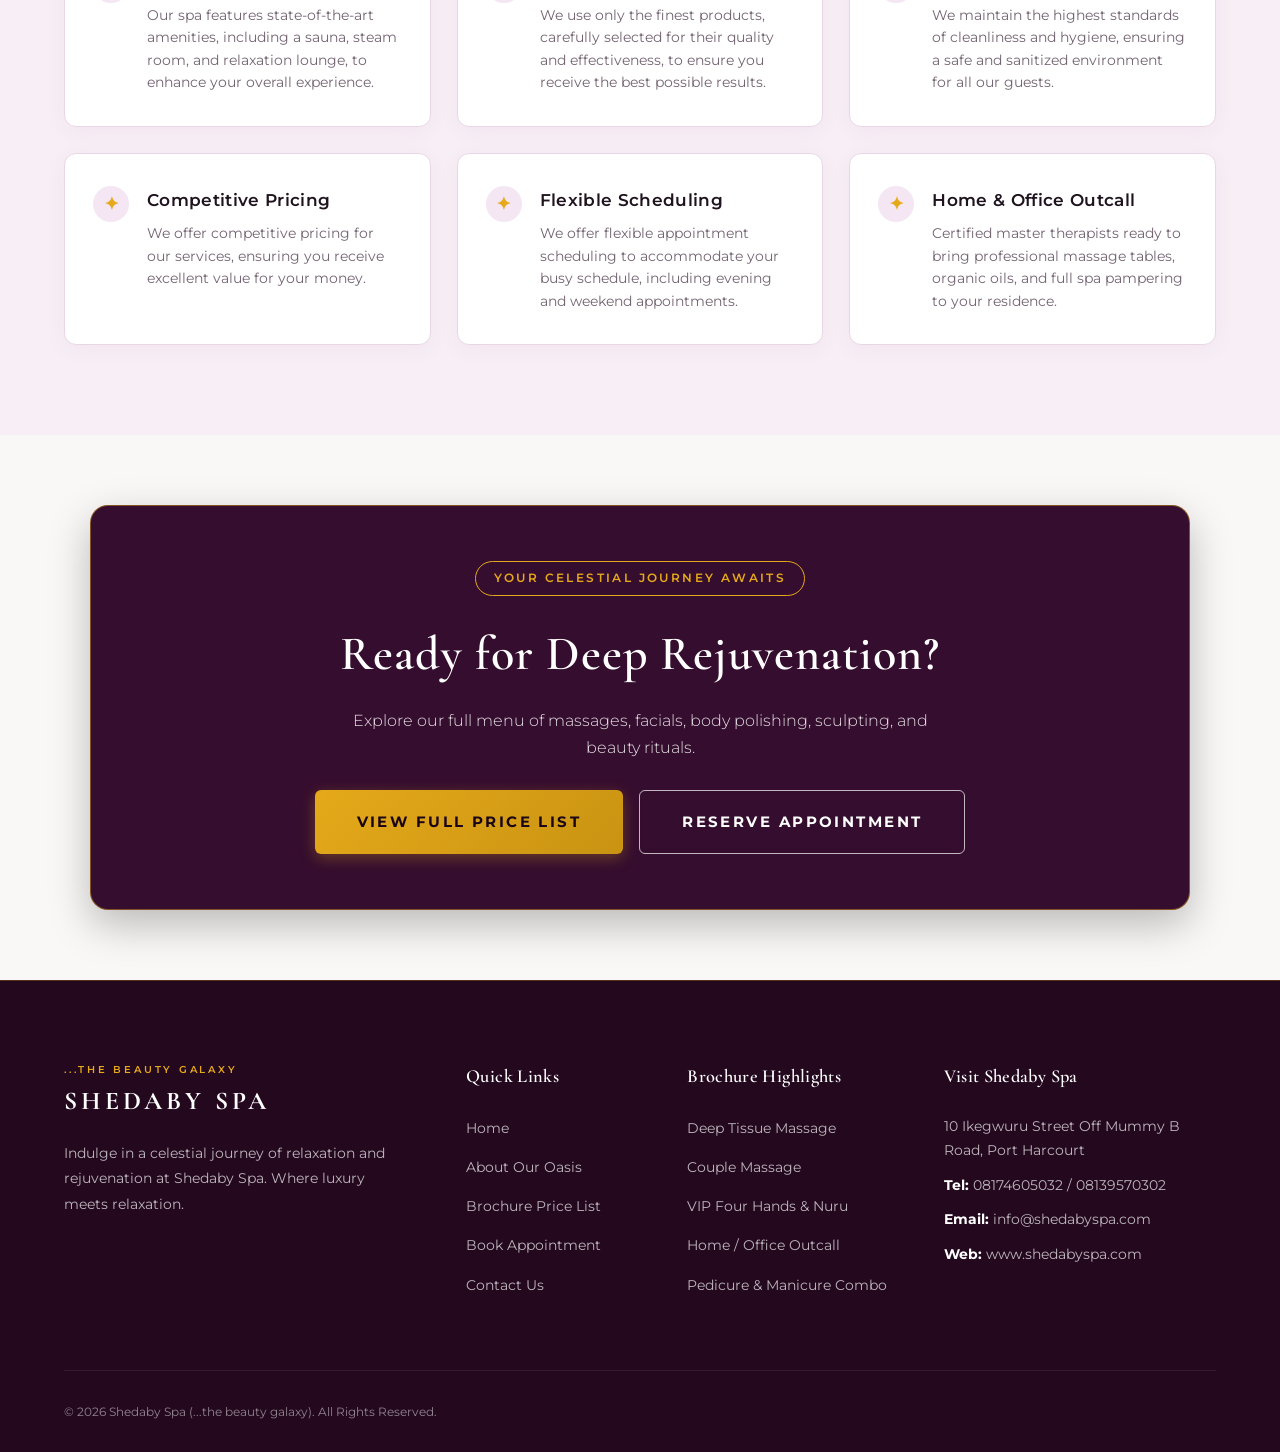
==== commit 78e8b7c6: "Add files via upload" ====
--- a/about.html
+++ b/about.html
@@ -3,16 +3,19 @@
 <head>
   <meta charset="UTF-8">
   <meta name="viewport" content="width=device-width, initial-scale=1.0">
-  <title>About Us — Shedaby Spa (...the beauty galaxy)</title>
+  <title>About Us Shedaby Spa (...the beauty galaxy)</title>
   <meta name="description" content="Discover the story, mission, and luxury amenities behind Shedaby Spa in Port Harcourt. Where luxury meets relaxation.">
   
   <meta property="og:type" content="website">
-  <meta property="og:title" content="About Shedaby Spa — ...the beauty galaxy">
+  <meta property="og:title" content="About Shedaby Spa the beauty galaxy">
   <meta property="og:description" content="Indulge in a celestial journey of relaxation and rejuvenation at Shedaby Spa, Port Harcourt.">
   <meta property="og:image" content="https://images.unsplash.com/photo-1540555700478-4be289fbecef?auto=format&fit=crop&w=1200&q=80">
   
-  <link rel="icon" href="data:image/svg+xml,<svg xmlns='http://www.w3.org/2000/svg' viewBox='0 0 100 100'><text y='.9em' font-size='90'>✨</text></svg>">
-
+<!-- Standard Favicon -->
+<link rel="icon" type="image/png" href="logo.png">
+
+<!-- Apple Touch Icon for Mobile / PWA -->
+<link rel="apple-touch-icon" href="logo.png">
   <!-- Google Fonts -->
   <link rel="preconnect" href="https://fonts.googleapis.com">
   <link rel="preconnect" href="https://fonts.gstatic.com">
@@ -338,19 +341,68 @@
         bottom: -15px;
       }
     }
+    .whatsapp-float {
+  position: fixed;
+  bottom: 24px;
+  right: 24px;
+  width: 58px;
+  height: 58px;
+  background-color: #25D366;
+  color: #FFFFFF;
+  border-radius: 50%;
+  display: flex;
+  align-items: center;
+  justify-content: center;
+  box-shadow: 0 4px 16px rgba(0, 0, 0, 0.28);
+  z-index: 9999;
+  transition: transform 0.25s ease, box-shadow 0.25s ease;
+}
+
+.whatsapp-float:hover {
+  transform: translateY(-3px) scale(1.05);
+  box-shadow: 0 6px 20px rgba(37, 211, 102, 0.45);
+  color: #FFFFFF;
+}
+
+.whatsapp-icon {
+  width: 32px;
+  height: 32px;
+}
+
+/* Offset position if Back-to-Top is located at the bottom-right */
+.back-to-top {
+  bottom: 92px !important;
+}
+
+@media (max-width: 600px) {
+  .whatsapp-float {
+    bottom: 20px;
+    right: 20px;
+    width: 52px;
+    height: 52px;
+  }
+  .whatsapp-icon {
+    width: 28px;
+    height: 28px;
+  }
+  .back-to-top {
+    bottom: 82px !important;
+  }
+}
   </style>
 
-  <!-- Smartsupp Live Chat -->
-  <script type="text/javascript">
-    var _smartsupp = _smartsupp || {};
-    _smartsupp.key = '5832cf1777d6371d327291ecdb099331b2563787';
-    window.smartsupp||(function(d) {
-      var s,c,o=smartsupp=function(){ o._.push(arguments)};o._=[];
-      s=d.getElementsByTagName('script')[0];c=d.createElement('script');
-      c.type='text/javascript';c.charset='utf-8';c.async=true;
-      c.src='https://www.smartsuppchat.com/loader.js?';s.parentNode.insertBefore(c,s);
-    })(document);
-  </script>
+  <!-- Floating WhatsApp Chat Widget -->
+<a 
+  href="https://wa.me/2348139570302?text=Hello%20Shedaby%20Spa,%20I%20would%20like%20to%20inquire%20about%20your%20services." 
+  class="whatsapp-float" 
+  target="_blank" 
+  rel="noopener noreferrer" 
+  aria-label="Chat on WhatsApp"
+>
+  <svg viewBox="0 0 32 32" class="whatsapp-icon" fill="currentColor">
+    <path d="M16 2a13.9 13.9 0 0 0-12 21L2 30l7.2-1.9A13.9 13.9 0 1 0 16 2zm0 25.5a11.5 11.5 0 0 1-5.9-1.6l-.4-.3-4.4 1.2 1.2-4.3-.3-.4A11.6 11.6 0 1 1 16 27.5zm6.4-8.6c-.3-.2-2-.1-2.3 0s-.5.3-.7.5-.4.5-.6.5-.4 0-.8-.2a9.7 9.7 0 0 1-3.6-3.1c-.4-.7-.1-.9.2-1.2l.6-.7c.2-.2.2-.4.1-.6s-.9-2.2-1.2-3-.7-.7-.9-.7h-.8c-.3 0-.7.1-1 .5s-1.3 1.3-1.3 3.1 1.3 3.6 1.5 3.9 2.6 4 6.3 5.6c.9.4 1.6.6 2.1.8.9.3 1.7.2 2.3.1.7-.1 2.2-.9 2.5-1.8.3-.8.3-1.6.2-1.8s-.3-.2-.7-.4z"/>
+  </svg>
+</a>
 </head>
 <body>
 
--- a/style.css
+++ b/style.css
@@ -1,5 +1,5 @@
 /* ==========================================================================
-   Shedaby Spa — ...the beauty galaxy
+   Shedaby Spa the beauty galaxy
    Brand Colors:
    - Primary: #a53792 (Plum/Magenta)
    - Secondary / Accent: #E5A91A / #F4C430 (Warm Gold / Yellow)
